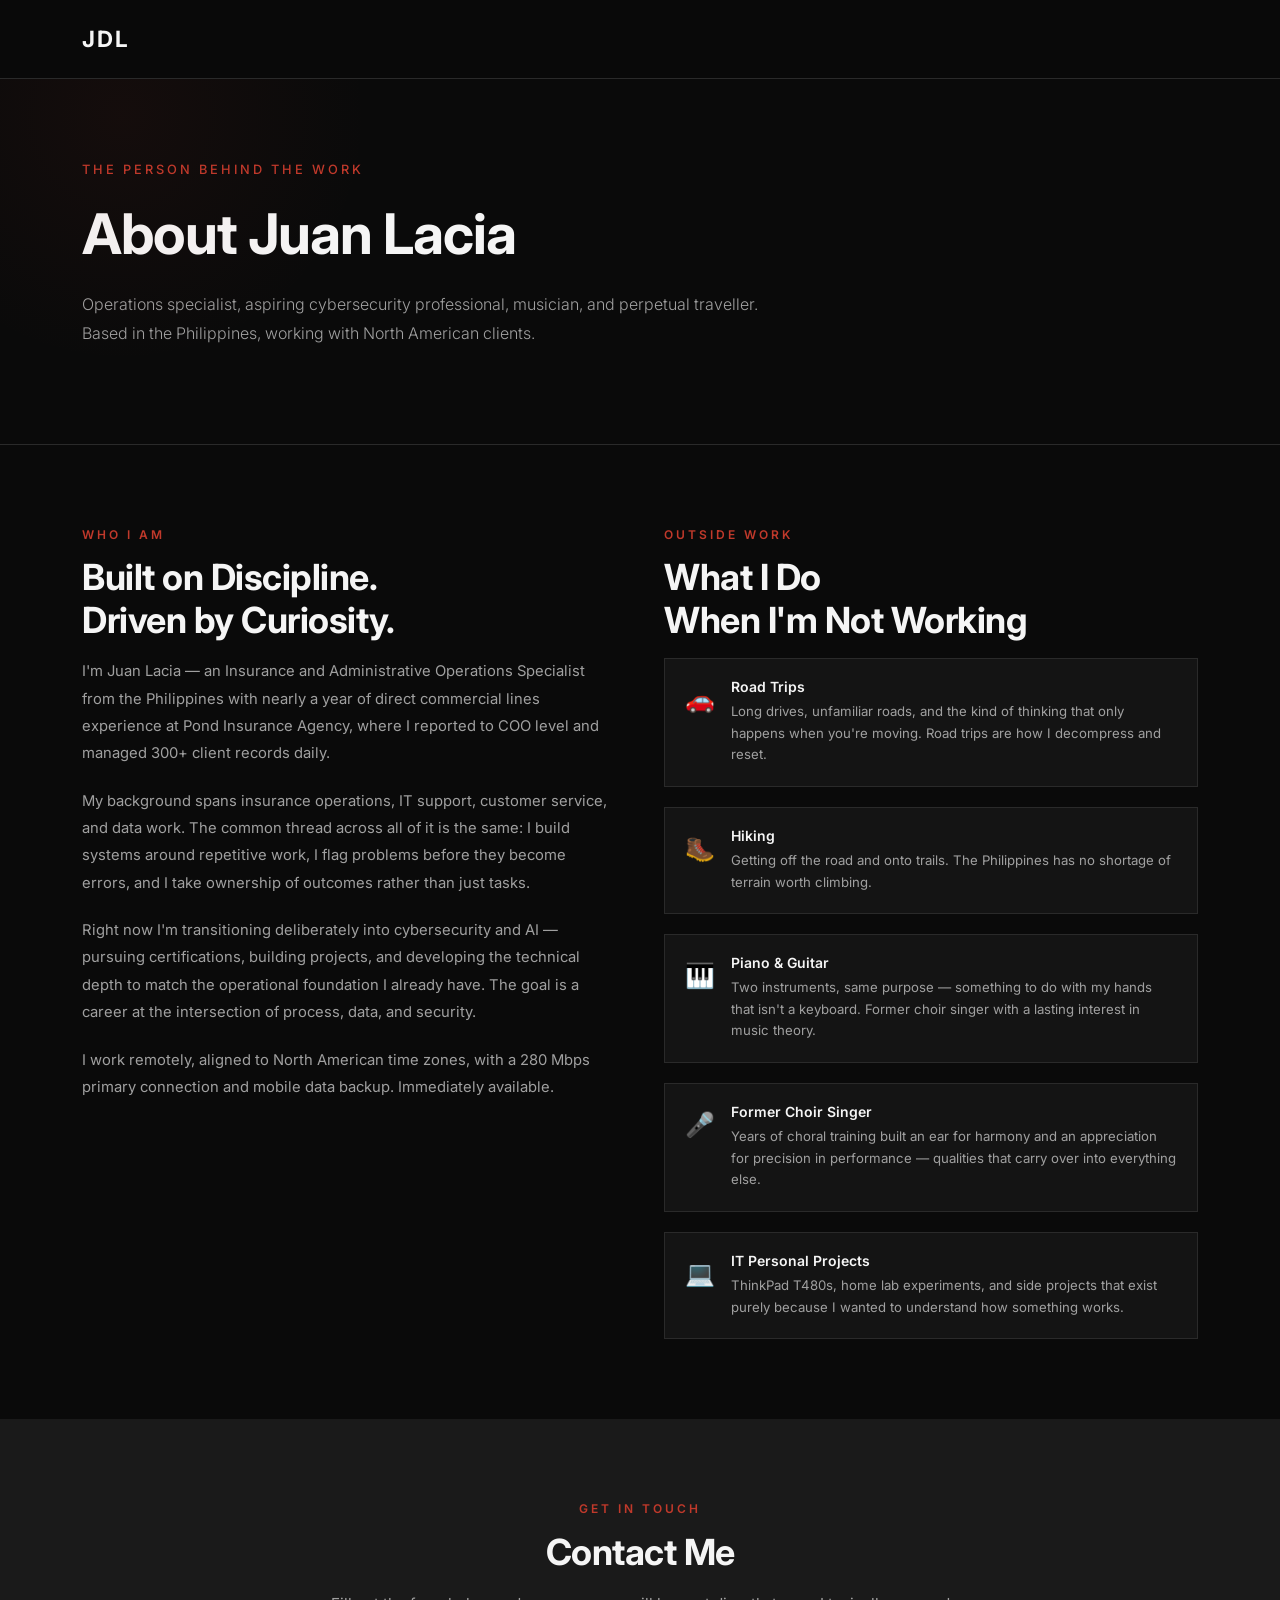
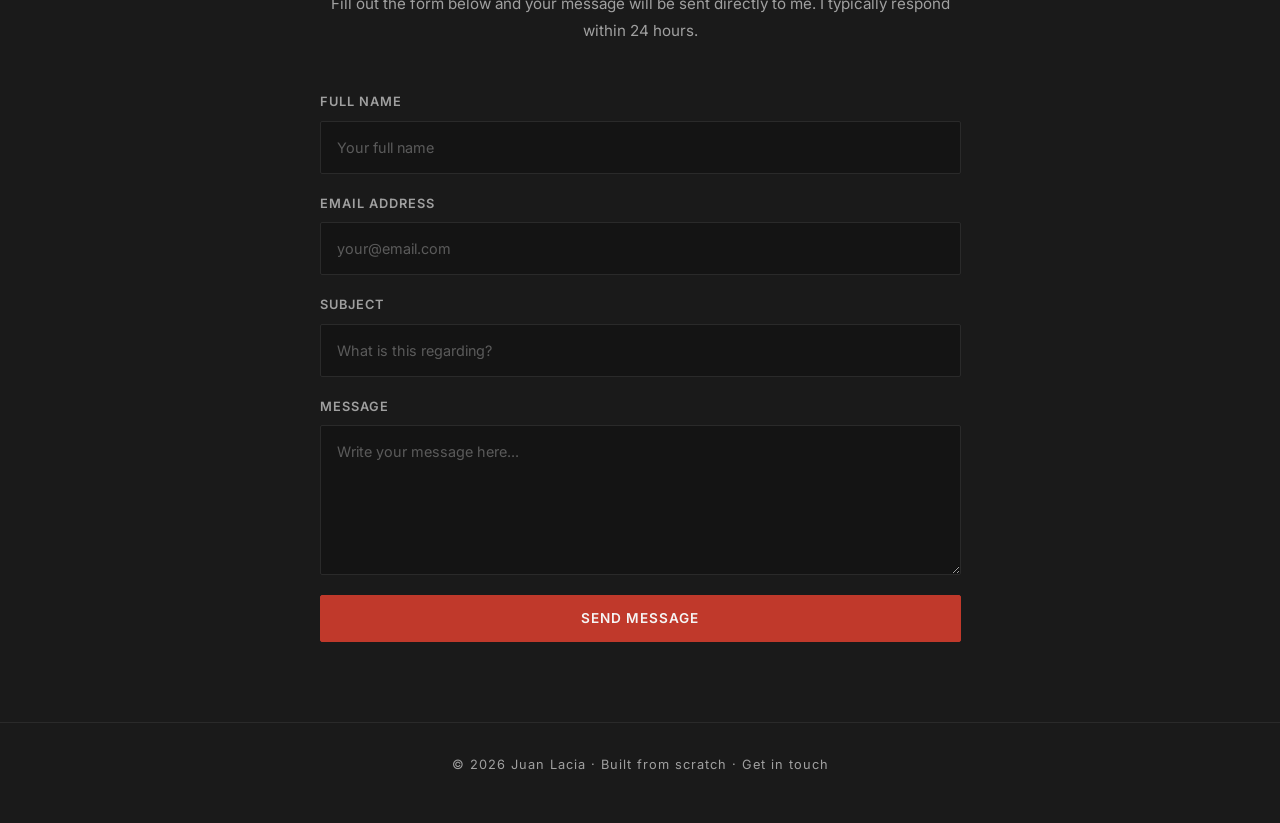
==== about.html @ 8e92a799 "Additional updates and started creating About page." ====
<!DOCTYPE html>
<html lang="en">
<head>
    <meta charset="UTF-8">
    <meta name="viewport" content="width=device-width, initial-scale=1.0">
    <title>About & Contact | Juan Lacia</title>
    <link rel="preconnect" href="https://fonts.googleapis.com">
    <link rel="preconnect" href="https://fonts.gstatic.com" crossorigin>
    <link href="https://fonts.googleapis.com/css2?family=Inter:wght@300;400;500;600;700&display=swap" rel="stylesheet">
    <link href="https://cdn.jsdelivr.net/npm/bootstrap@5.3.0/dist/css/bootstrap.min.css" rel="stylesheet">
    <link rel="stylesheet" href="css/style.css">
</head>
<body>

    <!-- NAVBAR -->
    <nav class="navbar navbar-expand-md navbar-dark fixed-top">
        <div class="container">
            <a class="navbar-brand" href="index.html">JDL</a>
            <button class="navbar-toggler" type="button" data-bs-toggle="collapse" data-bs-target="#navbarNav">
                <span class="navbar-toggler-icon"></span>
            </button>
            <div class="collapse navbar-collapse" id="navbarNav">
                <ul class="navbar-nav ms-auto">
                    <li class="nav-item"><a class="nav-link" href="index.html">Home</a></li>
                    <li class="nav-item"><a class="nav-link" href="insurance.html">Insurance</a></li>
                    <li class="nav-item"><a class="nav-link" href="it.html">IT & Security</a></li>
                    <li class="nav-item"><a class="nav-link" href="data.html">Data</a></li>
                    <li class="nav-item"><a class="nav-link" href="projects.html">Projects</a></li>
                    <li class="nav-item"><a class="nav-link active" href="about.html">About & Contact</a></li>
                </ul>
            </div>
        </div>
    </nav>

    <!-- PAGE HERO -->
    <section class="page-hero">
        <div class="container">
            <p class="hero-tag">The Person Behind The Work</p>
            <h1 class="page-hero-title">About Juan Lacia</h1>
            <p class="page-hero-sub">Operations specialist, aspiring cybersecurity professional, musician, and perpetual traveller. Based in the Philippines, working with North American clients.</p>
        </div>
    </section>

    <!-- ABOUT SPLIT -->
    <section class="content-section">
        <div class="container">
            <div class="row g-5 align-items-start">
                <div class="col-lg-6">
                    <p class="section-tag">Who I Am</p>
                    <h2 class="section-title">Built on Discipline.<br>Driven by Curiosity.</h2>
                    <p class="about-body">I'm Juan Lacia — an Insurance and Administrative Operations Specialist from the Philippines with nearly a year of direct commercial lines experience at Pond Insurance Agency, where I reported to COO level and managed 300+ client records daily.</p>
                    <p class="about-body">My background spans insurance operations, IT support, customer service, and data work. The common thread across all of it is the same: I build systems around repetitive work, I flag problems before they become errors, and I take ownership of outcomes rather than just tasks.</p>
                    <p class="about-body">Right now I'm transitioning deliberately into cybersecurity and AI — pursuing certifications, building projects, and developing the technical depth to match the operational foundation I already have. The goal is a career at the intersection of process, data, and security.</p>
                    <p class="about-body">I work remotely, aligned to North American time zones, with a 280 Mbps primary connection and mobile data backup. Immediately available.</p>
                </div>
                <div class="col-lg-6">
                    <p class="section-tag">Outside Work</p>
                    <h2 class="section-title">What I Do<br>When I'm Not Working</h2>
                    <div class="hobby-grid">
                        <div class="hobby-card">
                            <span class="hobby-icon">🚗</span>
                            <div>
                                <h4>Road Trips</h4>
                                <p>Long drives, unfamiliar roads, and the kind of thinking that only happens when you're moving. Road trips are how I decompress and reset.</p>
                            </div>
                        </div>
                        <div class="hobby-card">
                            <span class="hobby-icon">🥾</span>
                            <div>
                                <h4>Hiking</h4>
                                <p>Getting off the road and onto trails. The Philippines has no shortage of terrain worth climbing.</p>
                            </div>
                        </div>
                        <div class="hobby-card">
                            <span class="hobby-icon">🎹</span>
                            <div>
                                <h4>Piano & Guitar</h4>
                                <p>Two instruments, same purpose — something to do with my hands that isn't a keyboard. Former choir singer with a lasting interest in music theory.</p>
                            </div>
                        </div>
                        <div class="hobby-card">
                            <span class="hobby-icon">🎤</span>
                            <div>
                                <h4>Former Choir Singer</h4>
                                <p>Years of choral training built an ear for harmony and an appreciation for precision in performance — qualities that carry over into everything else.</p>
                            </div>
                        </div>
                        <div class="hobby-card">
                            <span class="hobby-icon">💻</span>
                            <div>
                                <h4>IT Personal Projects</h4>
                                <p>ThinkPad T480s, home lab experiments, and side projects that exist purely because I wanted to understand how something works.</p>
                            </div>
                        </div>
                    </div>
                </div>
            </div>
        </div>
    </section>

    <!-- CONTACT SECTION -->
    <section class="content-section alt-section">
        <div class="container">
            <div class="row justify-content-center">
                <div class="col-lg-7">
                    <div class="section-header text-center">
                        <p class="section-tag">Get In Touch</p>
                        <h2 class="section-title">Contact Me</h2>
                        <p class="section-sub mx-auto">Fill out the form below and your message will be sent directly to me. I typically respond within 24 hours.</p>
                    </div>
                    <form class="contact-form" action="https://formspree.io/f/YOUR_FORM_ID" method="POST">
                        <div class="form-group-custom">
                            <label class="form-label-custom" for="name">Full Name</label>
                            <input type="text" id="name" name="name" class="form-input-custom" placeholder="Your full name" required>
                        </div>
                        <div class="form-group-custom">
                            <label class="form-label-custom" for="email">Email Address</label>
                            <input type="email" id="email" name="email" class="form-input-custom" placeholder="your@email.com" required>
                        </div>
                        <div class="form-group-custom">
                            <label class="form-label-custom" for="subject">Subject</label>
                            <input type="text" id="subject" name="subject" class="form-input-custom" placeholder="What is this regarding?" required>
                        </div>
                        <div class="form-group-custom">
                            <label class="form-label-custom" for="message">Message</label>
                            <textarea id="message" name="message" class="form-input-custom form-textarea-custom" placeholder="Write your message here..." required></textarea>
                        </div>
                        <button type="submit" class="btn btn-primary-custom w-100">Send Message</button>
                    </form>
                </div>
            </div>
        </div>
    </section>

    <!-- FOOTER -->
    <footer>
        <div class="container">
            <p>© 2026 Juan Lacia · Built from scratch · <a href="about.html">Get in touch</a></p>
        </div>
    </footer>

    <script src="https://cdn.jsdelivr.net/npm/bootstrap@5.3.0/dist/js/bootstrap.bundle.min.js"></script>
    <script src="js/main.js"></script>
</body>
</html>
---- css/style.css ----
/* ============================================
   ROOT VARIABLES
   ============================================ */
:root {
    --bg-primary: #0a0a0a;
    --bg-secondary: #1a1a1a;
    --bg-card: #141414;
    --text-primary: #f5f5f5;
    --text-secondary: #a0a0a0;
    --accent-red: #c0392b;
    --accent-red-hover: #e74c3c;
    --border-color: #2a2a2a;
    --font-main: 'Inter', sans-serif;
}

/* ============================================
   GLOBAL RESET & BASE
   ============================================ */
* {
    margin: 0;
    padding: 0;
    box-sizing: border-box;
}

html {
    scroll-behavior: smooth;
}

body {
    background-color: var(--bg-primary);
    color: var(--text-primary);
    font-family: var(--font-main);
    font-size: 16px;
    line-height: 1.6;
    overflow-x: hidden;
}

a {
    text-decoration: none;
    color: inherit;
    transition: color 0.3s ease;
}

a:hover {
    color: var(--accent-red);
}

/* ============================================
   SCROLLBAR
   ============================================ */
::-webkit-scrollbar {
    width: 6px;
}

::-webkit-scrollbar-track {
    background: var(--bg-primary);
}

::-webkit-scrollbar-thumb {
    background: var(--accent-red);
    border-radius: 3px;
}

/* ============================================
   NAVBAR
   ============================================ */
.navbar {
    background-color: rgba(10, 10, 10, 0.95);
    backdrop-filter: blur(10px);
    border-bottom: 1px solid var(--border-color);
    padding: 1rem 0;
    transition: all 0.3s ease;
}

.navbar-brand {
    font-size: 1.4rem;
    font-weight: 700;
    color: var(--text-primary) !important;
    letter-spacing: 2px;
}

.navbar-brand span {
    color: var(--accent-red);
}

.nav-link {
    color: var(--text-secondary) !important;
    font-size: 0.85rem;
    font-weight: 500;
    letter-spacing: 1px;
    text-transform: uppercase;
    margin: 0 0.5rem;
    padding: 0.5rem 0 !important;
    position: relative;
    transition: color 0.3s ease;
}

.nav-link::after {
    content: '';
    position: absolute;
    bottom: 0;
    left: 0;
    width: 0;
    height: 1px;
    background-color: var(--accent-red);
    transition: width 0.3s ease;
}

.nav-link:hover {
    color: var(--text-primary) !important;
}

.nav-link:hover::after {
    width: 100%;
}

/* ============================================
   HERO SECTION
   ============================================ */
.hero {
    min-height: 100vh;
    padding-top: 80px;
    background-color: var(--bg-primary);
    position: relative;
    overflow: hidden;
}

.hero::before {
    content: '';
    position: absolute;
    top: -50%;
    right: -20%;
    width: 600px;
    height: 600px;
    background: radial-gradient(circle, rgba(192, 57, 43, 0.08) 0%, transparent 70%);
    pointer-events: none;
}

.hero-tag {
    font-size: 0.8rem;
    font-weight: 500;
    letter-spacing: 3px;
    text-transform: uppercase;
    color: var(--accent-red);
    margin-bottom: 1.5rem;
}

.hero-title {
    font-size: clamp(2.5rem, 6vw, 5rem);
    font-weight: 700;
    line-height: 1.1;
    color: var(--text-primary);
    margin-bottom: 1.5rem;
    letter-spacing: -1px;
}

.hero-sub {
    font-size: 1.1rem;
    font-weight: 300;
    color: var(--text-secondary);
    max-width: 540px;
    margin-bottom: 2.5rem;
    line-height: 1.8;
}

.hero-buttons {
    display: flex;
    gap: 1rem;
    flex-wrap: wrap;
}

/* ============================================
   BUTTONS
   ============================================ */
.btn-primary-custom {
    background-color: var(--accent-red);
    color: var(--text-primary);
    border: 1px solid var(--accent-red);
    padding: 0.75rem 2rem;
    font-size: 0.85rem;
    font-weight: 600;
    letter-spacing: 1px;
    text-transform: uppercase;
    border-radius: 2px;
    transition: all 0.3s ease;
}

.btn-primary-custom:hover {
    background-color: var(--accent-red-hover);
    border-color: var(--accent-red-hover);
    color: var(--text-primary);
    transform: translateY(-2px);
}

.btn-outline-custom {
    background-color: transparent;
    color: var(--text-primary);
    border: 1px solid var(--border-color);
    padding: 0.75rem 2rem;
    font-size: 0.85rem;
    font-weight: 600;
    letter-spacing: 1px;
    text-transform: uppercase;
    border-radius: 2px;
    transition: all 0.3s ease;
}

.btn-outline-custom:hover {
    border-color: var(--accent-red);
    color: var(--accent-red);
    transform: translateY(-2px);
}

/* ============================================
   EXPERTISE CARDS
   ============================================ */
.expertise {
    background-color: var(--bg-primary);
    border-top: 1px solid var(--border-color);
}

.expertise-card {
    background-color: var(--bg-card);
    border: 1px solid var(--border-color);
    padding: 2.5rem;
    height: 100%;
    transition: all 0.3s ease;
    position: relative;
    overflow: hidden;
}

.expertise-card::before {
    content: '';
    position: absolute;
    top: 0;
    left: 0;
    width: 0;
    height: 2px;
    background-color: var(--accent-red);
    transition: width 0.3s ease;
}

.expertise-card:hover {
    border-color: var(--accent-red);
    transform: translateY(-4px);
}

.expertise-card:hover::before {
    width: 100%;
}

.card-icon {
    font-size: 2rem;
    margin-bottom: 1.5rem;
}

.expertise-card h3 {
    font-size: 1.1rem;
    font-weight: 600;
    color: var(--text-primary);
    margin-bottom: 1rem;
    letter-spacing: 0.5px;
}

.expertise-card p {
    font-size: 0.9rem;
    color: var(--text-secondary);
    line-height: 1.7;
    margin-bottom: 1.5rem;
}

.card-link {
    font-size: 0.8rem;
    font-weight: 600;
    letter-spacing: 1px;
    text-transform: uppercase;
    color: var(--accent-red);
    transition: letter-spacing 0.3s ease;
}

.card-link:hover {
    letter-spacing: 2px;
    color: var(--accent-red-hover);
}

/* ============================================
   FOOTER
   ============================================ */
footer {
    background-color: var(--bg-secondary);
    border-top: 1px solid var(--border-color);
    padding: 2rem 0;
    text-align: center;
    font-size: 0.8rem;
    color: var(--text-secondary);
    letter-spacing: 1px;
}

/* ============================================
   RESPONSIVE
   ============================================ */
@media (max-width: 768px) {
    .hero-title {
        font-size: 2.5rem;
    }

    .hero-sub {
        font-size: 1rem;
    }

    .expertise-card {
        padding: 1.5rem;
    }
}

/* ============================================
   HERO PHOTO
   ============================================ */
.hero-photo-wrapper {
    position: relative;
    display: inline-block;
}

.hero-photo-wrapper::before {
    content: '';
    position: absolute;
    inset: -4px;
    border-radius: 50%;
    border: 2px solid var(--accent-red);
    opacity: 0.6;
}

.hero-photo-wrapper::after {
    content: '';
    position: absolute;
    inset: -20px;
    border-radius: 50%;
    background: radial-gradient(circle, rgba(192, 57, 43, 0.12) 0%, transparent 70%);
    pointer-events: none;
    z-index: -1;
}

.hero-photo {
    width: clamp(200px, 22vw, 300px);
    height: clamp(200px, 22vw, 300px);
    object-fit: cover;
    object-position: center top;
    border-radius: 50%;
    display: block;
    filter: grayscale(20%);
    transition: filter 0.3s ease;
    position: relative;
    z-index: 5;
}

.hero-photo:hover {
    filter: grayscale(0%);
}

.hero-photo-col {
    display: flex;
    align-items: center;
    justify-content: flex-end;
    padding-right: 2rem;
}

/* ============================================
   NAVBAR COLLAPSE ANIMATION
   ============================================ */
.navbar-collapse {
    transition: opacity 0.25s ease;
}

.navbar-collapse:not(.show) {
    opacity: 0;
    pointer-events: none;
}

.navbar-collapse.show {
    opacity: 1;
    pointer-events: auto;
}

/* ============================================
   PAGE HERO (INNER PAGES)
   ============================================ */
.page-hero {
    padding: 160px 0 80px;
    background-color: var(--bg-primary);
    border-bottom: 1px solid var(--border-color);
    position: relative;
    overflow: hidden;
}

.page-hero::before {
    content: '';
    position: absolute;
    top: -30%;
    left: -10%;
    width: 500px;
    height: 500px;
    background: radial-gradient(circle, rgba(192, 57, 43, 0.06) 0%, transparent 70%);
    pointer-events: none;
}

.page-hero-title {
    font-size: clamp(2rem, 5vw, 3.5rem);
    font-weight: 700;
    color: var(--text-primary);
    margin-bottom: 1.5rem;
    letter-spacing: -1px;
    line-height: 1.1;
}

.page-hero-sub {
    font-size: 1rem;
    font-weight: 300;
    color: var(--text-secondary);
    max-width: 700px;
    line-height: 1.8;
}

/* ============================================
   STATS BAR
   ============================================ */
.stats-bar {
    background-color: var(--bg-secondary);
    border-bottom: 1px solid var(--border-color);
    padding: 0;
}

.stat-item {
    display: flex;
    flex-direction: column;
    align-items: center;
    justify-content: center;
    padding: 2rem 1rem;
    border-right: 1px solid var(--border-color);
    text-align: center;
}

.stat-item:last-child {
    border-right: none;
}

.stat-number {
    font-size: 2rem;
    font-weight: 700;
    color: var(--accent-red);
    line-height: 1;
    margin-bottom: 0.5rem;
}

.stat-label {
    font-size: 0.75rem;
    font-weight: 500;
    color: var(--text-secondary);
    letter-spacing: 1px;
    text-transform: uppercase;
}

/* ============================================
   CONTENT SECTIONS
   ============================================ */
.content-section {
    padding: 80px 0;
    background-color: var(--bg-primary);
}

.alt-section {
    background-color: var(--bg-secondary);
}

.section-header {
    margin-bottom: 3rem;
}

.section-tag {
    font-size: 0.75rem;
    font-weight: 600;
    letter-spacing: 3px;
    text-transform: uppercase;
    color: var(--accent-red);
    margin-bottom: 0.75rem;
}

.section-title {
    font-size: clamp(1.5rem, 3vw, 2.25rem);
    font-weight: 700;
    color: var(--text-primary);
    margin-bottom: 1rem;
    letter-spacing: -0.5px;
}

.section-sub {
    font-size: 0.95rem;
    color: var(--text-secondary);
    max-width: 650px;
    line-height: 1.8;
}

/* ============================================
   OPS CARDS
   ============================================ */
.ops-card {
    background-color: var(--bg-card);
    border: 1px solid var(--border-color);
    padding: 2rem;
    height: 100%;
    transition: border-color 0.3s ease;
    position: relative;
}

.ops-card:hover {
    border-color: var(--accent-red);
}

.ops-card-header {
    display: flex;
    align-items: center;
    gap: 0.75rem;
    margin-bottom: 1rem;
}

.ops-icon {
    font-size: 1.5rem;
    flex-shrink: 0;
}

.ops-card-header h3 {
    font-size: 0.95rem;
    font-weight: 600;
    color: var(--text-primary);
    margin: 0;
    line-height: 1.3;
}

.ops-card p {
    font-size: 0.875rem;
    color: var(--text-secondary);
    line-height: 1.75;
    margin-bottom: 1.25rem;
}

.ops-tags {
    display: flex;
    flex-wrap: wrap;
    gap: 0.5rem;
}

.ops-tag {
    font-size: 0.7rem;
    font-weight: 600;
    letter-spacing: 0.5px;
    text-transform: uppercase;
    color: var(--accent-red);
    border: 1px solid var(--accent-red);
    padding: 0.2rem 0.6rem;
    opacity: 0.8;
}

/* ============================================
   STORY CARDS
   ============================================ */
.story-card {
    background-color: var(--bg-card);
    border: 1px solid var(--border-color);
    padding: 2.5rem;
    height: 100%;
    position: relative;
    transition: border-color 0.3s ease;
}

.story-card:hover {
    border-color: var(--accent-red);
}

.story-number {
    font-size: 3rem;
    font-weight: 700;
    color: var(--accent-red);
    opacity: 0.3;
    line-height: 1;
    margin-bottom: 1rem;
}

.story-card h3 {
    font-size: 1.1rem;
    font-weight: 600;
    color: var(--text-primary);
    margin-bottom: 0.5rem;
}

.story-context {
    font-size: 0.75rem;
    font-weight: 500;
    letter-spacing: 1px;
    text-transform: uppercase;
    color: var(--accent-red);
    margin-bottom: 1.25rem;
}

.story-card p {
    font-size: 0.875rem;
    color: var(--text-secondary);
    line-height: 1.75;
    margin-bottom: 1rem;
}

.story-outcome {
    margin-top: 1.5rem;
    padding: 1rem;
    background-color: rgba(192, 57, 43, 0.06);
    border-left: 2px solid var(--accent-red);
}

.outcome-label {
    display: block;
    font-size: 0.7rem;
    font-weight: 700;
    letter-spacing: 2px;
    text-transform: uppercase;
    color: var(--accent-red);
    margin-bottom: 0.4rem;
}

.outcome-text {
    font-size: 0.825rem;
    color: var(--text-secondary);
    line-height: 1.5;
}

/* ============================================
   TOOL CARDS
   ============================================ */
.tool-card {
    background-color: var(--bg-card);
    border: 1px solid var(--border-color);
    padding: 1.25rem;
    display: flex;
    flex-direction: column;
    gap: 0.4rem;
    transition: border-color 0.3s ease;
}

.tool-card:hover {
    border-color: var(--accent-red);
}

.tool-name {
    font-size: 0.875rem;
    font-weight: 600;
    color: var(--text-primary);
}

.tool-level {
    font-size: 0.75rem;
    color: var(--text-secondary);
    letter-spacing: 0.5px;
}

/* ============================================
   TRACKER EMBED
   ============================================ */
.tracker-embed-wrapper {
    border: 1px solid var(--border-color);
    overflow: hidden;
}

.tracker-embed-label {
    background-color: var(--bg-card);
    border-bottom: 1px solid var(--border-color);
    padding: 0.75rem 1.25rem;
    font-size: 0.75rem;
    font-weight: 600;
    letter-spacing: 1px;
    text-transform: uppercase;
    color: var(--text-secondary);
    display: flex;
    align-items: center;
    gap: 0.6rem;
}

.live-dot {
    width: 8px;
    height: 8px;
    border-radius: 50%;
    background-color: #27ae60;
    display: inline-block;
    animation: pulse-dot 2s infinite;
}

@keyframes pulse-dot {
    0%, 100% { opacity: 1; }
    50% { opacity: 0.3; }
}

.tracker-embed-container {
    width: 100%;
    height: 500px;
    overflow: hidden;
}

.tracker-iframe {
    width: 100%;
    height: 100%;
    border: none;
    display: block;
}

.tracker-embed-footer {
    background-color: var(--bg-card);
    border-top: 1px solid var(--border-color);
    padding: 0.75rem 1.25rem;
    display: flex;
    justify-content: flex-end;
}

.btn-sm-custom {
    padding: 0.4rem 1rem;
    font-size: 0.75rem;
}

/* ============================================
   RECOMMENDATION CARD
   ============================================ */
.rec-card {
    background-color: var(--bg-card);
    border: 1px solid var(--border-color);
    border-left: 3px solid var(--accent-red);
    padding: 3rem;
    position: relative;
    max-width: 800px;
}

.rec-quote-mark {
    font-size: 5rem;
    line-height: 1;
    color: var(--accent-red);
    opacity: 0.3;
    font-family: Georgia, serif;
    margin-bottom: -1rem;
}

.rec-body {
    font-size: 0.95rem;
    color: var(--text-secondary);
    line-height: 1.9;
    font-style: italic;
    margin-bottom: 2rem;
}

.rec-attribution {
    display: flex;
    flex-direction: column;
    gap: 0.25rem;
}

.rec-name {
    font-size: 0.9rem;
    font-weight: 600;
    color: var(--text-primary);
}

.rec-title {
    font-size: 0.8rem;
    color: var(--accent-red);
    letter-spacing: 0.5px;
}

/* ============================================
   RESPONSIVE — INNER PAGES
   ============================================ */
@media (max-width: 768px) {
    .page-hero {
        padding: 120px 0 60px;
    }

    .stat-item {
        border-right: none;
        border-bottom: 1px solid var(--border-color);
        padding: 1.5rem 1rem;
    }

    .stat-item:last-child {
        border-bottom: none;
    }

    .story-card,
    .rec-card {
        padding: 1.75rem;
    }

    .tracker-embed-container {
        height: 350px;
    }
}

/* ============================================
   ABOUT PAGE
   ============================================ */
.about-body {
    font-size: 0.925rem;
    color: var(--text-secondary);
    line-height: 1.85;
    margin-bottom: 1.25rem;
}

.hobby-grid {
    display: flex;
    flex-direction: column;
    gap: 1.25rem;
}

.hobby-card {
    display: flex;
    align-items: flex-start;
    gap: 1rem;
    padding: 1.25rem;
    background-color: var(--bg-card);
    border: 1px solid var(--border-color);
    transition: border-color 0.3s ease;
}

.hobby-card:hover {
    border-color: var(--accent-red);
}

.hobby-icon {
    font-size: 1.5rem;
    flex-shrink: 0;
    margin-top: 0.1rem;
}

.hobby-card h4 {
    font-size: 0.875rem;
    font-weight: 600;
    color: var(--text-primary);
    margin-bottom: 0.3rem;
}

.hobby-card p {
    font-size: 0.825rem;
    color: var(--text-secondary);
    line-height: 1.65;
    margin: 0;
}

/* ============================================
   CONTACT FORM
   ============================================ */
.contact-form {
    display: flex;
    flex-direction: column;
    gap: 1.25rem;
}

.form-group-custom {
    display: flex;
    flex-direction: column;
    gap: 0.5rem;
}

.form-label-custom {
    font-size: 0.8rem;
    font-weight: 600;
    letter-spacing: 1px;
    text-transform: uppercase;
    color: var(--text-secondary);
}

.form-input-custom {
    background-color: var(--bg-card);
    border: 1px solid var(--border-color);
    color: var(--text-primary);
    padding: 0.875rem 1rem;
    font-size: 0.9rem;
    font-family: var(--font-main);
    border-radius: 2px;
    transition: border-color 0.3s ease;
    outline: none;
    width: 100%;
}

.form-input-custom:focus {
    border-color: var(--accent-red);
}

.form-input-custom::placeholder {
    color: var(--text-secondary);
    opacity: 0.5;
}

.form-textarea-custom {
    resize: vertical;
    min-height: 150px;
}
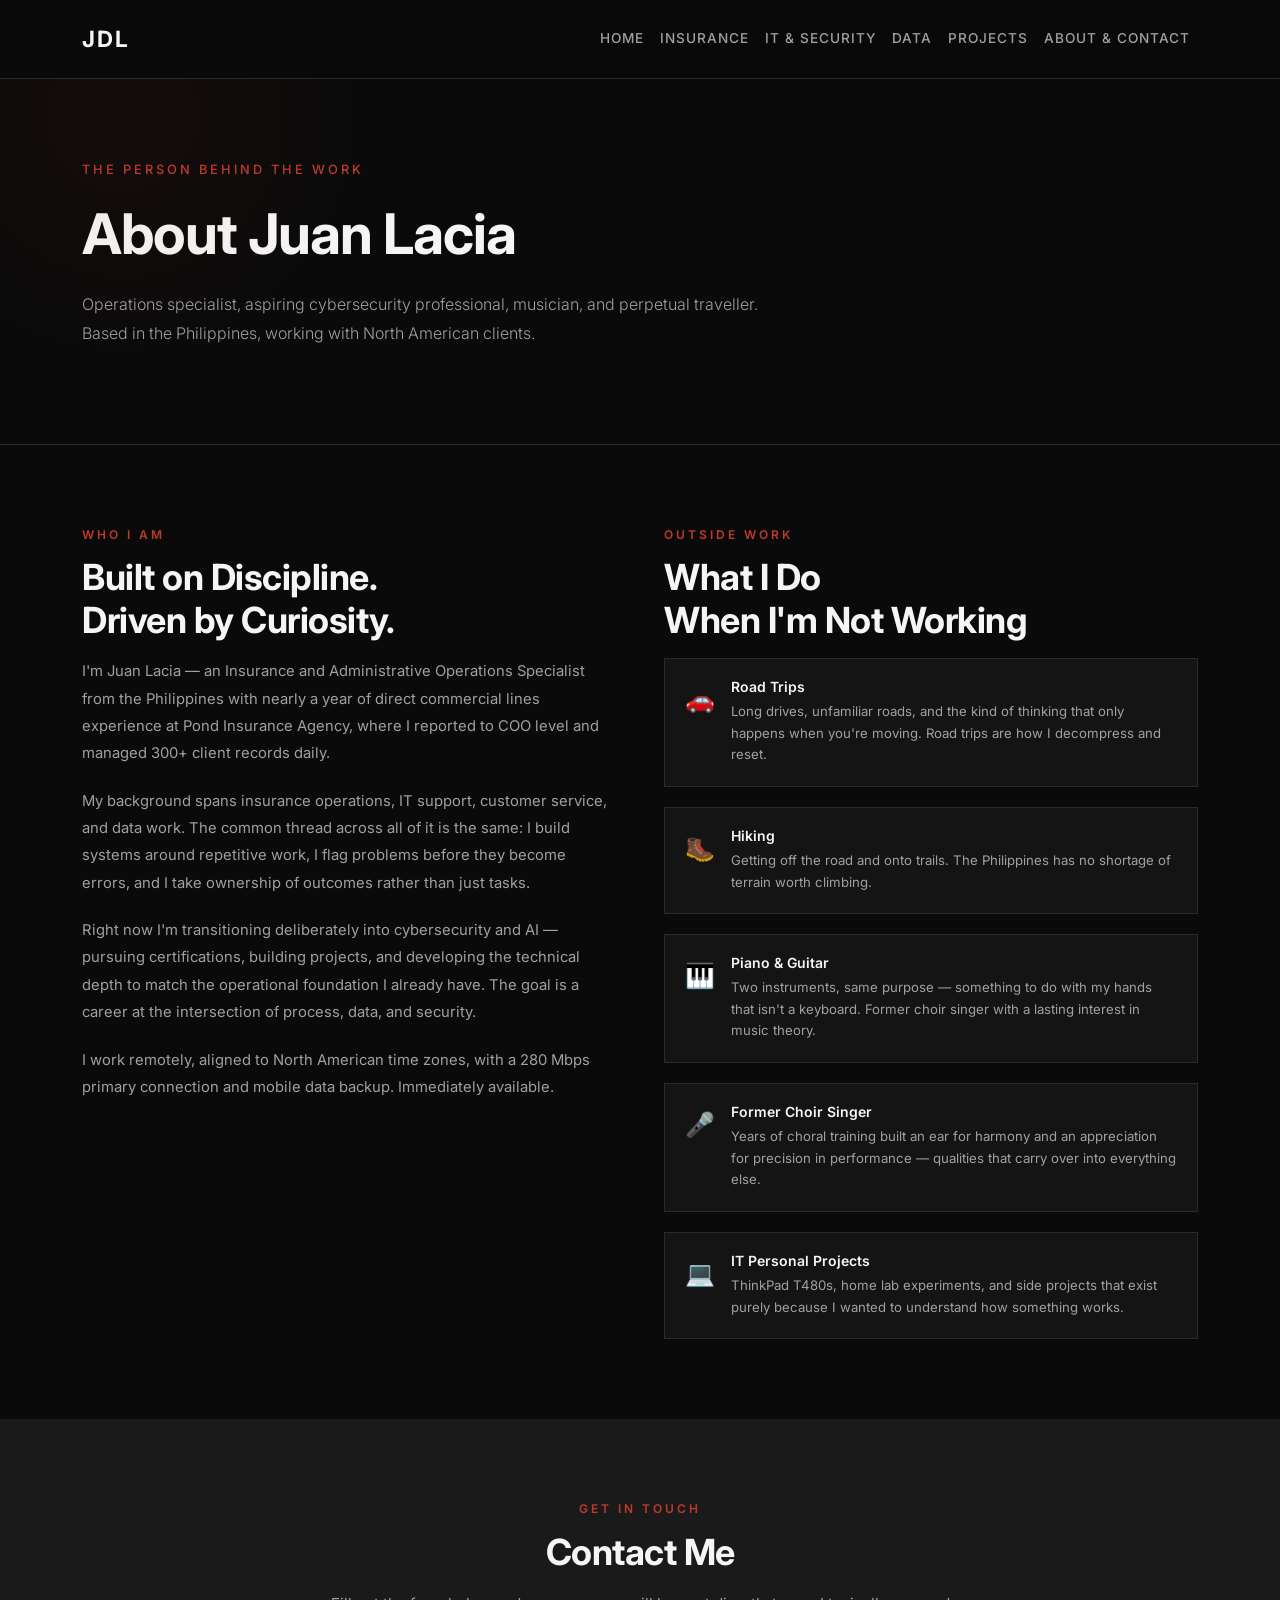
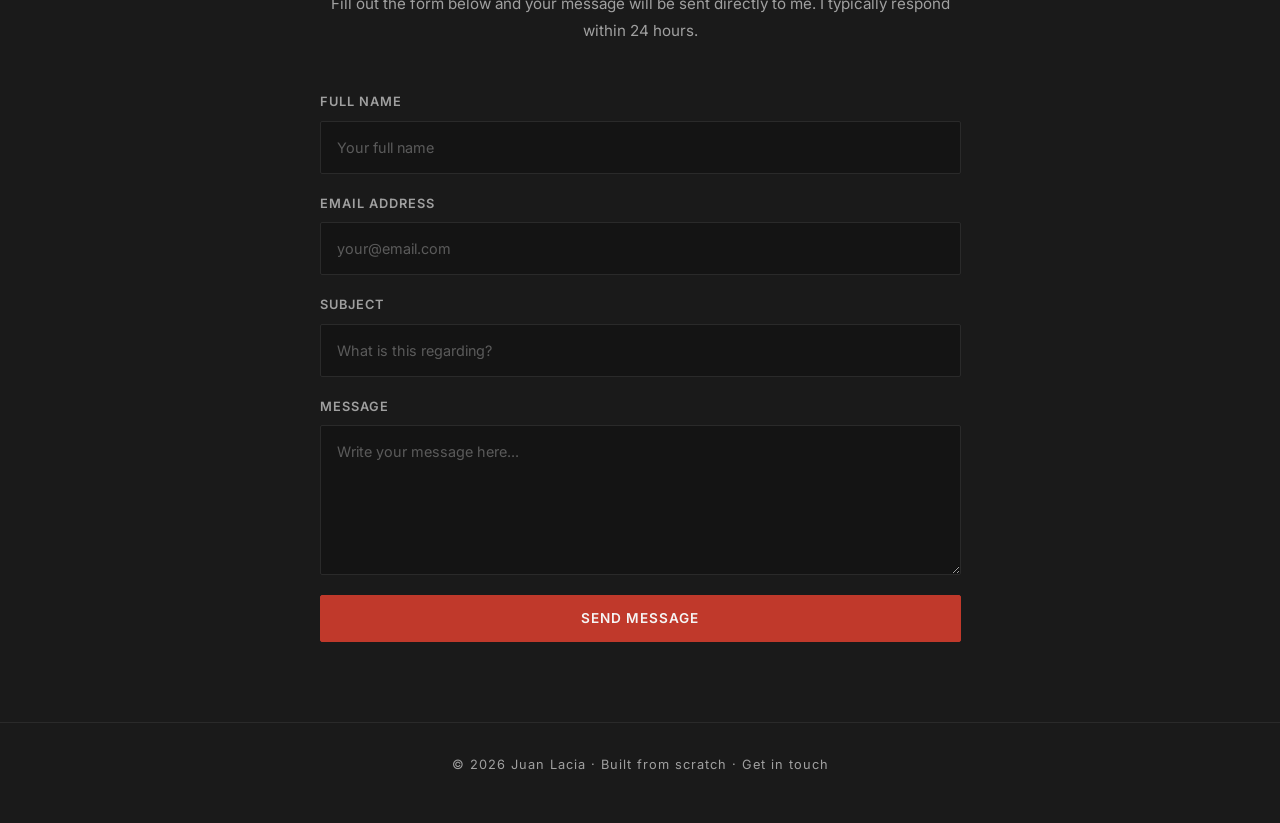
==== commit a5483d6f: "Add projects, IT, data, about pages; fix navbar animation; add work photos; add passion project imag" ====
--- a/about.html
+++ b/about.html
@@ -108,7 +108,7 @@
                         <h2 class="section-title">Contact Me</h2>
                         <p class="section-sub mx-auto">Fill out the form below and your message will be sent directly to me. I typically respond within 24 hours.</p>
                     </div>
-                    <form class="contact-form" action="https://formspree.io/f/YOUR_FORM_ID" method="POST">
+                    <form class="contact-form" action="https://formspree.io/f/xbdpyooe" method="POST">
                         <div class="form-group-custom">
                             <label class="form-label-custom" for="name">Full Name</label>
                             <input type="text" id="name" name="name" class="form-input-custom" placeholder="Your full name" required>
--- a/css/style.css
+++ b/css/style.css
@@ -367,18 +367,20 @@
 /* ============================================
    NAVBAR COLLAPSE ANIMATION
    ============================================ */
-.navbar-collapse {
-    transition: opacity 0.25s ease;
-}
-
-.navbar-collapse:not(.show) {
-    opacity: 0;
-    pointer-events: none;
-}
-
-.navbar-collapse.show {
-    opacity: 1;
-    pointer-events: auto;
+@media (max-width: 767px) {
+    .navbar-collapse {
+        transition: opacity 0.25s ease;
+    }
+
+    .navbar-collapse:not(.show) {
+        opacity: 0;
+        pointer-events: none;
+    }
+
+    .navbar-collapse.show {
+        opacity: 1;
+        pointer-events: auto;
+    }
 }
 
 /* ============================================
@@ -894,4 +896,349 @@
 .form-textarea-custom {
     resize: vertical;
     min-height: 150px;
+}
+
+/* ============================================
+   COMING SOON / ROADMAP
+   ============================================ */
+.coming-soon-wrapper {
+    max-width: 800px;
+    margin: 0 auto;
+}
+
+.coming-soon-icon {
+    font-size: 3rem;
+    margin-bottom: 1.5rem;
+}
+
+.coming-soon-tag {
+    font-size: 0.75rem;
+    font-weight: 600;
+    letter-spacing: 3px;
+    text-transform: uppercase;
+    color: var(--accent-red);
+    margin-bottom: 0.75rem;
+}
+
+.coming-soon-title {
+    font-size: clamp(1.5rem, 3vw, 2.25rem);
+    font-weight: 700;
+    color: var(--text-primary);
+    margin-bottom: 2rem;
+    letter-spacing: -0.5px;
+}
+
+.coming-soon-body p {
+    font-size: 0.925rem;
+    color: var(--text-secondary);
+    line-height: 1.85;
+    margin-bottom: 1.25rem;
+}
+
+.coming-soon-roadmap {
+    margin-top: 3rem;
+    border-top: 1px solid var(--border-color);
+    padding-top: 2rem;
+    display: flex;
+    flex-direction: column;
+    gap: 1rem;
+}
+
+.roadmap-item {
+    display: flex;
+    align-items: center;
+    gap: 1rem;
+}
+
+.roadmap-dot {
+    width: 10px;
+    height: 10px;
+    border-radius: 50%;
+    border: 2px solid var(--border-color);
+    flex-shrink: 0;
+    background-color: transparent;
+}
+
+.active-step .roadmap-dot {
+    background-color: var(--accent-red);
+    border-color: var(--accent-red);
+}
+
+.roadmap-label {
+    font-size: 0.85rem;
+    color: var(--text-secondary);
+    letter-spacing: 0.5px;
+}
+
+.active-step .roadmap-label {
+    color: var(--text-primary);
+    font-weight: 500;
+}
+
+/* ============================================
+   PROJECTS PAGE
+   ============================================ */
+.project-block {
+    padding: 5rem 0;
+    border-bottom: 1px solid var(--border-color);
+}
+
+.project-block:last-child {
+    border-bottom: none;
+}
+
+.alt-project {
+    background-color: transparent;
+}
+
+.project-image-wrapper {
+    position: relative;
+    overflow: hidden;
+    border: 1px solid var(--border-color);
+}
+
+.project-image {
+    width: 100%;
+    height: 350px;
+    object-fit: cover;
+    display: block;
+    transition: transform 0.4s ease, filter 0.4s ease;
+    filter: grayscale(15%);
+}
+
+.project-image-wrapper:hover .project-image {
+    transform: scale(1.03);
+    filter: grayscale(0%);
+}
+
+.project-category {
+    font-size: 0.75rem;
+    font-weight: 600;
+    letter-spacing: 2px;
+    text-transform: uppercase;
+    color: var(--accent-red);
+    margin-bottom: 0.75rem;
+}
+
+.project-title {
+    font-size: clamp(1.25rem, 2.5vw, 1.75rem);
+    font-weight: 700;
+    color: var(--text-primary);
+    margin-bottom: 1.25rem;
+    letter-spacing: -0.5px;
+    line-height: 1.2;
+}
+
+.project-desc {
+    font-size: 0.9rem;
+    color: var(--text-secondary);
+    line-height: 1.8;
+    margin-bottom: 1rem;
+}
+
+.project-tools {
+    display: flex;
+    flex-wrap: wrap;
+    gap: 0.5rem;
+    margin-top: 1.5rem;
+}
+
+.project-tool {
+    font-size: 0.7rem;
+    font-weight: 600;
+    letter-spacing: 0.5px;
+    text-transform: uppercase;
+    color: var(--accent-red);
+    border: 1px solid var(--accent-red);
+    padding: 0.25rem 0.75rem;
+    opacity: 0.8;
+}
+
+.project-stats {
+    display: flex;
+    gap: 2rem;
+    margin: 1.5rem 0;
+    padding: 1.25rem;
+    background-color: var(--bg-card);
+    border: 1px solid var(--border-color);
+}
+
+.pstat {
+    display: flex;
+    flex-direction: column;
+    gap: 0.25rem;
+}
+
+.pstat-number {
+    font-size: 1.5rem;
+    font-weight: 700;
+    color: var(--accent-red);
+    line-height: 1;
+}
+
+.pstat-label {
+    font-size: 0.7rem;
+    font-weight: 500;
+    color: var(--text-secondary);
+    letter-spacing: 0.5px;
+    text-transform: uppercase;
+}
+
+@media (max-width: 768px) {
+    .project-block {
+        padding: 3rem 0;
+    }
+
+    .project-image {
+        height: 250px;
+    }
+
+    .project-stats {
+        gap: 1.25rem;
+    }
+}
+
+/* ============================================
+   PROJECTS PAGE
+   ============================================ */
+.project-block {
+    padding: 5rem 0;
+    border-bottom: 1px solid var(--border-color);
+}
+
+.project-block:last-child {
+    border-bottom: none;
+}
+
+.alt-project {
+    background-color: transparent;
+}
+
+.project-image-wrapper {
+    position: relative;
+    overflow: hidden;
+    border: 1px solid var(--border-color);
+}
+
+.project-image {
+    width: 100%;
+    height: 350px;
+    object-fit: cover;
+    display: block;
+    transition: transform 0.4s ease, filter 0.4s ease;
+    filter: grayscale(15%);
+}
+
+.project-image-wrapper:hover .project-image {
+    transform: scale(1.03);
+    filter: grayscale(0%);
+}
+
+.project-category {
+    font-size: 0.75rem;
+    font-weight: 600;
+    letter-spacing: 2px;
+    text-transform: uppercase;
+    color: var(--accent-red);
+    margin-bottom: 0.75rem;
+}
+
+.project-title {
+    font-size: clamp(1.25rem, 2.5vw, 1.75rem);
+    font-weight: 700;
+    color: var(--text-primary);
+    margin-bottom: 1.25rem;
+    letter-spacing: -0.5px;
+    line-height: 1.2;
+}
+
+.project-desc {
+    font-size: 0.9rem;
+    color: var(--text-secondary);
+    line-height: 1.8;
+    margin-bottom: 1rem;
+}
+
+.project-tools {
+    display: flex;
+    flex-wrap: wrap;
+    gap: 0.5rem;
+    margin-top: 1.5rem;
+}
+
+.project-tool {
+    font-size: 0.7rem;
+    font-weight: 600;
+    letter-spacing: 0.5px;
+    text-transform: uppercase;
+    color: var(--accent-red);
+    border: 1px solid var(--accent-red);
+    padding: 0.25rem 0.75rem;
+    opacity: 0.8;
+}
+
+.project-stats {
+    display: flex;
+    gap: 2rem;
+    margin: 1.5rem 0;
+    padding: 1.25rem;
+    background-color: var(--bg-card);
+    border: 1px solid var(--border-color);
+}
+
+.pstat {
+    display: flex;
+    flex-direction: column;
+    gap: 0.25rem;
+}
+
+.pstat-number {
+    font-size: 1.5rem;
+    font-weight: 700;
+    color: var(--accent-red);
+    line-height: 1;
+}
+
+.pstat-label {
+    font-size: 0.7rem;
+    font-weight: 500;
+    color: var(--text-secondary);
+    letter-spacing: 0.5px;
+    text-transform: uppercase;
+}
+
+@media (max-width: 768px) {
+    .project-block {
+        padding: 3rem 0;
+    }
+
+    .project-image {
+        height: 250px;
+    }
+
+    .project-stats {
+        gap: 1.25rem;
+    }
+}
+
+/* ============================================
+   WORK PHOTOS
+   ============================================ */
+.work-photo-wrapper {
+    overflow: hidden;
+    border: 1px solid var(--border-color);
+}
+
+.work-photo {
+    width: 100%;
+    height: 280px;
+    object-fit: cover;
+    display: block;
+    transition: transform 0.4s ease, filter 0.4s ease;
+    filter: grayscale(15%);
+}
+
+.work-photo-wrapper:hover .work-photo {
+    transform: scale(1.03);
+    filter: grayscale(0%);
 }
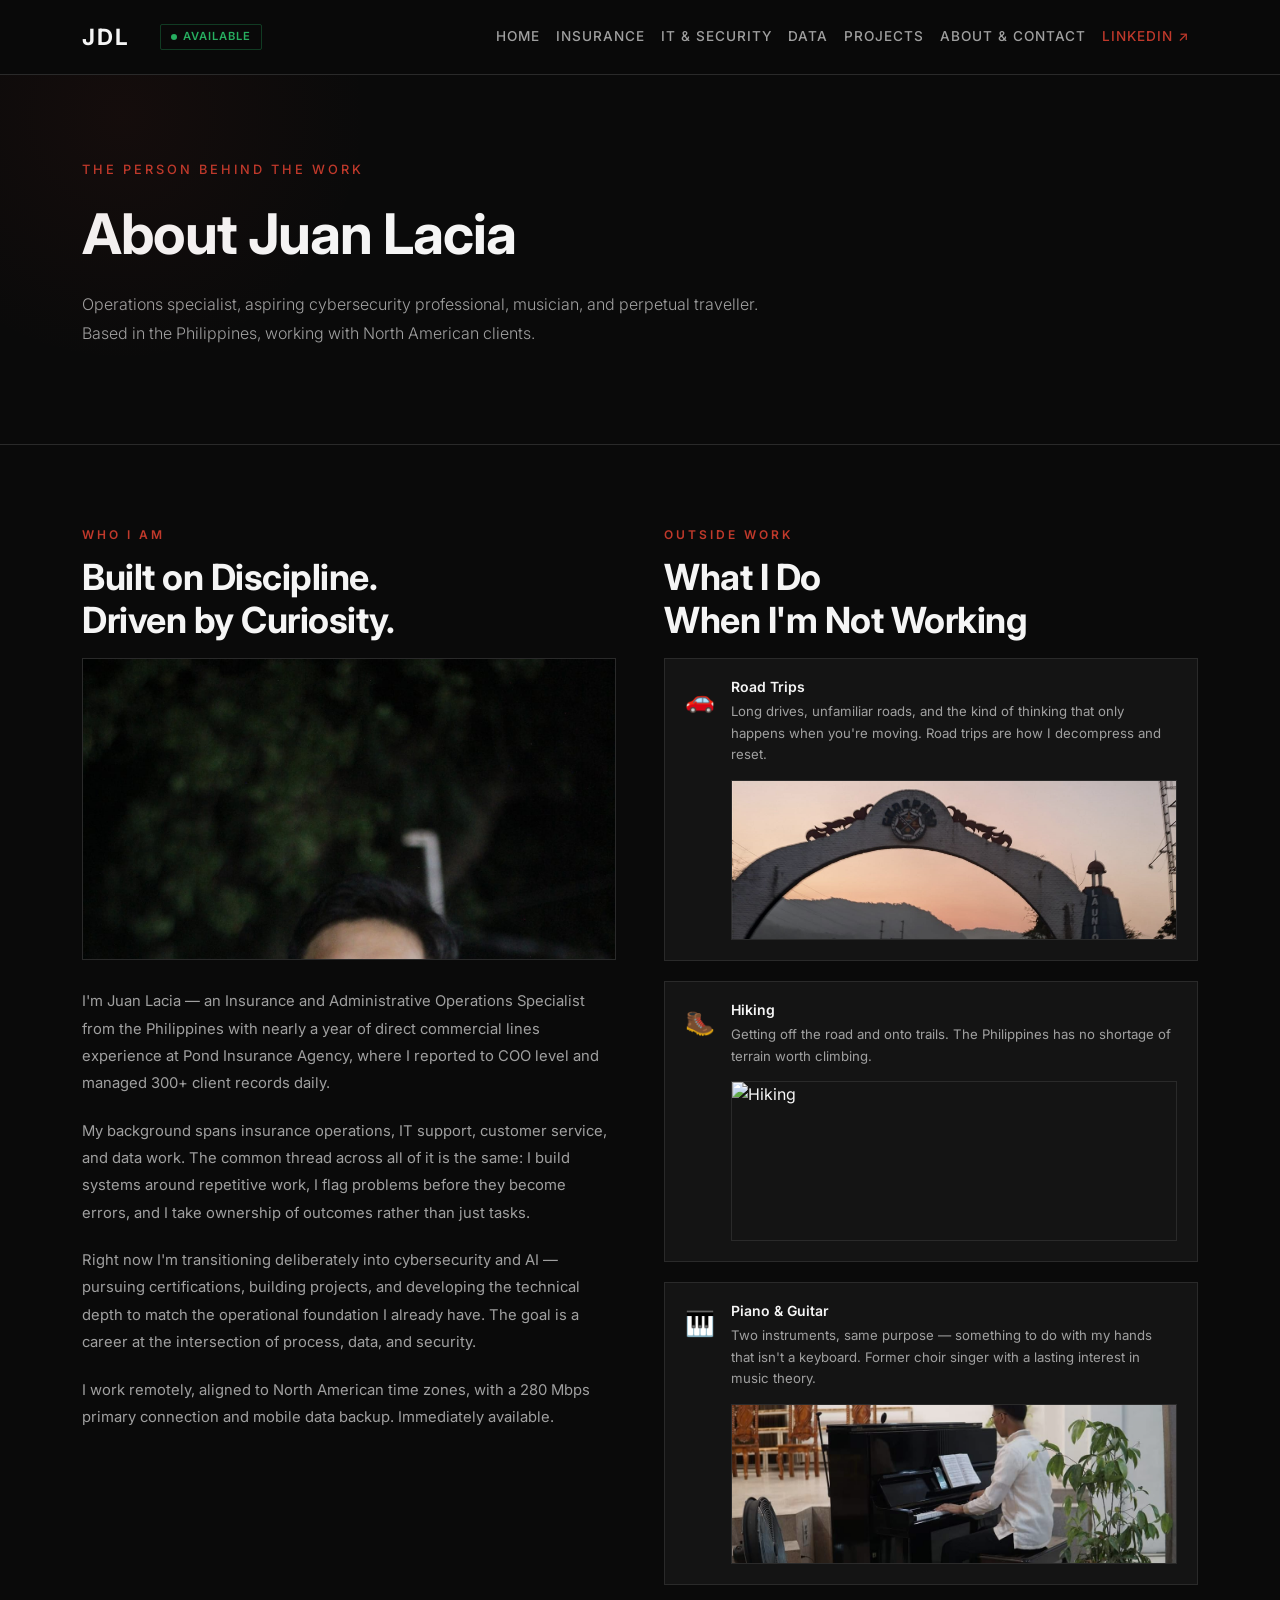
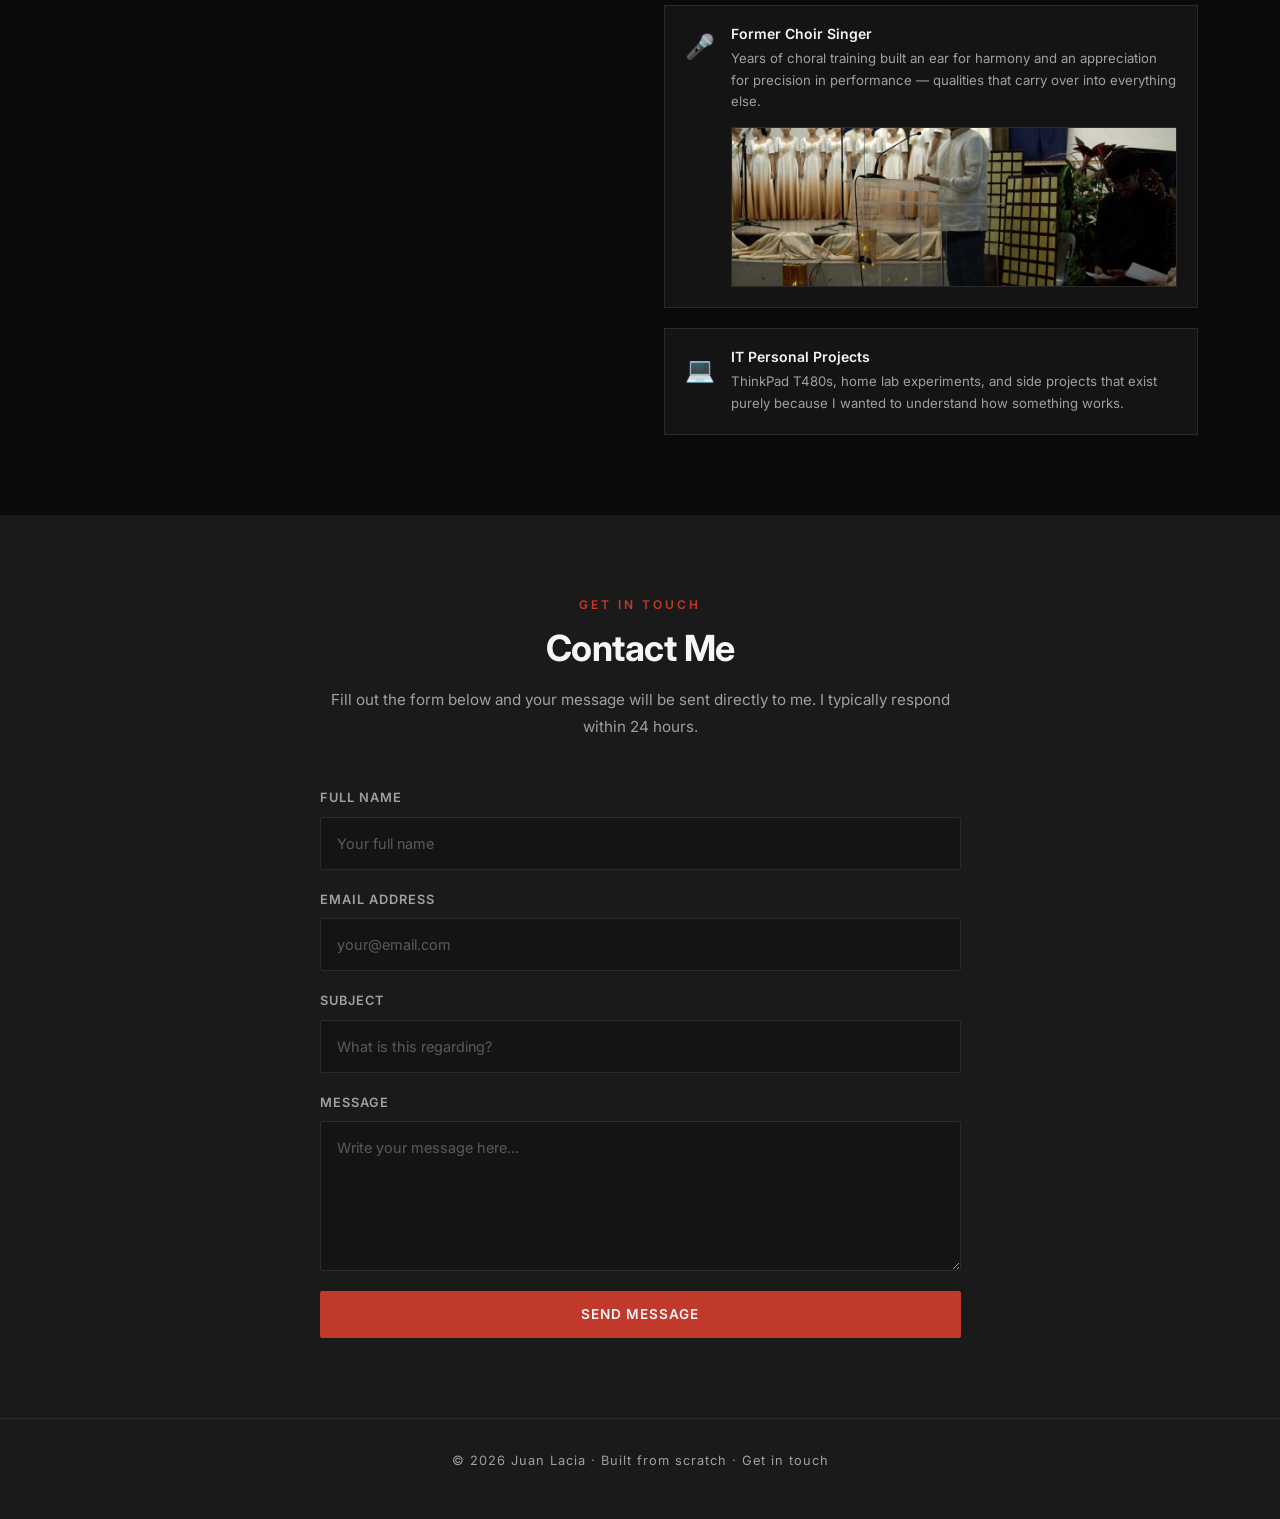
==== commit 164cd18a: "Add resume embed, availability badge, LinkedIn, lightbox, scroll animations, about photos, project P" ====
--- a/about.html
+++ b/about.html
@@ -15,7 +15,13 @@
     <!-- NAVBAR -->
     <nav class="navbar navbar-expand-md navbar-dark fixed-top">
         <div class="container">
-            <a class="navbar-brand" href="index.html">JDL</a>
+            <div class="navbar-left">
+                <a class="navbar-brand" href="index.html">JDL</a>
+                <span class="availability-badge">
+                    <span class="avail-dot"></span>
+                    Available
+                </span>
+            </div>
             <button class="navbar-toggler" type="button" data-bs-toggle="collapse" data-bs-target="#navbarNav">
                 <span class="navbar-toggler-icon"></span>
             </button>
@@ -26,7 +32,8 @@
                     <li class="nav-item"><a class="nav-link" href="it.html">IT & Security</a></li>
                     <li class="nav-item"><a class="nav-link" href="data.html">Data</a></li>
                     <li class="nav-item"><a class="nav-link" href="projects.html">Projects</a></li>
-                    <li class="nav-item"><a class="nav-link active" href="about.html">About & Contact</a></li>
+                    <li class="nav-item"><a class="nav-link" href="about.html">About & Contact</a></li>
+                    <li class="nav-item nav-item-linkedin"><a class="nav-link nav-link-linkedin" href="https://linkedin.com/in/jdellacia/" target="_blank">LinkedIn ↗</a></li>
                 </ul>
             </div>
         </div>
@@ -48,6 +55,9 @@
                 <div class="col-lg-6">
                     <p class="section-tag">Who I Am</p>
                     <h2 class="section-title">Built on Discipline.<br>Driven by Curiosity.</h2>
+                    <div class="about-profile-wrapper">
+                        <img src="assets/aboutme1.jpg" alt="Juan Lacia" class="about-profile-photo">
+                    </div>
                     <p class="about-body">I'm Juan Lacia — an Insurance and Administrative Operations Specialist from the Philippines with nearly a year of direct commercial lines experience at Pond Insurance Agency, where I reported to COO level and managed 300+ client records daily.</p>
                     <p class="about-body">My background spans insurance operations, IT support, customer service, and data work. The common thread across all of it is the same: I build systems around repetitive work, I flag problems before they become errors, and I take ownership of outcomes rather than just tasks.</p>
                     <p class="about-body">Right now I'm transitioning deliberately into cybersecurity and AI — pursuing certifications, building projects, and developing the technical depth to match the operational foundation I already have. The goal is a career at the intersection of process, data, and security.</p>
@@ -59,35 +69,39 @@
                     <div class="hobby-grid">
                         <div class="hobby-card">
                             <span class="hobby-icon">🚗</span>
-                            <div>
+                            <div class="hobby-content">
                                 <h4>Road Trips</h4>
                                 <p>Long drives, unfamiliar roads, and the kind of thinking that only happens when you're moving. Road trips are how I decompress and reset.</p>
+                                <img src="assets/aboutmerd.jpg" alt="Road Trip" class="hobby-photo" data-lightbox="hobby-rd" data-src="assets/aboutmerd.jpg">
                             </div>
                         </div>
                         <div class="hobby-card">
                             <span class="hobby-icon">🥾</span>
-                            <div>
+                            <div class="hobby-content">
                                 <h4>Hiking</h4>
                                 <p>Getting off the road and onto trails. The Philippines has no shortage of terrain worth climbing.</p>
+                                <img src="assets/aboutmeh.jpg" alt="Hiking" class="hobby-photo" data-lightbox="hobby-h" data-src="assets/aboutmeh.jpg">
                             </div>
                         </div>
                         <div class="hobby-card">
                             <span class="hobby-icon">🎹</span>
-                            <div>
+                            <div class="hobby-content">
                                 <h4>Piano & Guitar</h4>
                                 <p>Two instruments, same purpose — something to do with my hands that isn't a keyboard. Former choir singer with a lasting interest in music theory.</p>
+                                <img src="assets/aboutmepandg.jpg" alt="Piano and Guitar" class="hobby-photo" data-lightbox="hobby-pg" data-src="assets/aboutmepandg.jpg">
                             </div>
                         </div>
                         <div class="hobby-card">
                             <span class="hobby-icon">🎤</span>
-                            <div>
+                            <div class="hobby-content">
                                 <h4>Former Choir Singer</h4>
                                 <p>Years of choral training built an ear for harmony and an appreciation for precision in performance — qualities that carry over into everything else.</p>
+                                <img src="assets/aboutmefcs.jpg" alt="Choir Singer" class="hobby-photo" data-lightbox="hobby-fcs" data-src="assets/aboutmefcs.jpg">
                             </div>
                         </div>
                         <div class="hobby-card">
                             <span class="hobby-icon">💻</span>
-                            <div>
+                            <div class="hobby-content">
                                 <h4>IT Personal Projects</h4>
                                 <p>ThinkPad T480s, home lab experiments, and side projects that exist purely because I wanted to understand how something works.</p>
                             </div>
--- a/css/style.css
+++ b/css/style.css
@@ -68,8 +68,14 @@
     background-color: rgba(10, 10, 10, 0.95);
     backdrop-filter: blur(10px);
     border-bottom: 1px solid var(--border-color);
-    padding: 1rem 0;
-    transition: all 0.3s ease;
+    padding: 0.875rem 0;
+    transition: background-color 0.2s ease;
+}
+
+.navbar-left {
+    display: flex;
+    align-items: center;
+    gap: 0.875rem;
 }
 
 .navbar-brand {
@@ -83,6 +89,34 @@
     color: var(--accent-red);
 }
 
+.availability-badge {
+    display: flex;
+    align-items: center;
+    gap: 0.4rem;
+    font-size: 0.7rem;
+    font-weight: 600;
+    letter-spacing: 1px;
+    text-transform: uppercase;
+    color: #27ae60;
+    border: 1px solid rgba(39, 174, 96, 0.3);
+    padding: 0.2rem 0.6rem;
+    border-radius: 2px;
+}
+
+.avail-dot {
+    width: 6px;
+    height: 6px;
+    border-radius: 50%;
+    background-color: #27ae60;
+    animation: pulse-avail 2s ease-in-out infinite;
+    flex-shrink: 0;
+}
+
+@keyframes pulse-avail {
+    0%, 100% { opacity: 1; transform: scale(1); }
+    50% { opacity: 0.5; transform: scale(0.85); }
+}
+
 .nav-link {
     color: var(--text-secondary) !important;
     font-size: 0.85rem;
@@ -92,7 +126,7 @@
     margin: 0 0.5rem;
     padding: 0.5rem 0 !important;
     position: relative;
-    transition: color 0.3s ease;
+    transition: color 0.2s ease;
 }
 
 .nav-link::after {
@@ -103,7 +137,7 @@
     width: 0;
     height: 1px;
     background-color: var(--accent-red);
-    transition: width 0.3s ease;
+    transition: width 0.2s ease-out;
 }
 
 .nav-link:hover {
@@ -112,6 +146,14 @@
 
 .nav-link:hover::after {
     width: 100%;
+}
+
+.nav-link-linkedin {
+    color: var(--accent-red) !important;
+}
+
+.nav-link-linkedin:hover {
+    color: var(--accent-red-hover) !important;
 }
 
 /* ============================================
@@ -1241,4 +1283,199 @@
 .work-photo-wrapper:hover .work-photo {
     transform: scale(1.03);
     filter: grayscale(0%);
+}
+
+/* ============================================
+   SCROLL FADE-IN ANIMATIONS
+   ============================================ */
+.fade-in-ready {
+    opacity: 0;
+    transform: translateY(20px);
+    transition: opacity 0.25s ease-out, transform 0.25s ease-out;
+}
+
+.fade-in-visible {
+    opacity: 1;
+    transform: translateY(0);
+}
+
+/* ============================================
+   LIGHTBOX
+   ============================================ */
+.lightbox-overlay {
+    position: fixed;
+    inset: 0;
+    background-color: rgba(0, 0, 0, 0.92);
+    z-index: 9999;
+    display: flex;
+    align-items: center;
+    justify-content: center;
+    opacity: 0;
+    pointer-events: none;
+    transition: opacity 0.2s ease-out;
+}
+
+.lightbox-overlay.lightbox-active {
+    opacity: 1;
+    pointer-events: auto;
+}
+
+.lightbox-img-wrapper {
+    max-width: 90vw;
+    max-height: 90vh;
+    display: flex;
+    align-items: center;
+    justify-content: center;
+}
+
+.lightbox-img {
+    max-width: 90vw;
+    max-height: 85vh;
+    object-fit: contain;
+    display: block;
+    opacity: 1;
+    transition: opacity 0.15s ease-out;
+}
+
+.lightbox-close {
+    position: fixed;
+    top: 1.5rem;
+    right: 1.5rem;
+    background: none;
+    border: 1px solid rgba(255,255,255,0.2);
+    color: var(--text-primary);
+    font-size: 1.1rem;
+    width: 40px;
+    height: 40px;
+    border-radius: 2px;
+    cursor: pointer;
+    display: flex;
+    align-items: center;
+    justify-content: center;
+    transition: border-color 0.2s ease, color 0.2s ease;
+    z-index: 10000;
+}
+
+.lightbox-close:hover {
+    border-color: var(--accent-red);
+    color: var(--accent-red);
+}
+
+.lightbox-prev,
+.lightbox-next {
+    position: fixed;
+    top: 50%;
+    transform: translateY(-50%);
+    background: none;
+    border: 1px solid rgba(255,255,255,0.2);
+    color: var(--text-primary);
+    font-size: 1.5rem;
+    width: 44px;
+    height: 44px;
+    border-radius: 2px;
+    cursor: pointer;
+    display: flex;
+    align-items: center;
+    justify-content: center;
+    transition: border-color 0.2s ease, color 0.2s ease;
+    z-index: 10000;
+}
+
+.lightbox-prev { left: 1.5rem; }
+.lightbox-next { right: 1.5rem; }
+
+.lightbox-prev:hover,
+.lightbox-next:hover {
+    border-color: var(--accent-red);
+    color: var(--accent-red);
+}
+
+.lightbox-counter {
+    position: fixed;
+    bottom: 1.5rem;
+    left: 50%;
+    transform: translateX(-50%);
+    font-size: 0.75rem;
+    font-weight: 600;
+    letter-spacing: 2px;
+    color: var(--text-secondary);
+    text-transform: uppercase;
+}
+
+/* ============================================
+   ABOUT PAGE PHOTOS
+   ============================================ */
+.about-profile-wrapper {
+    margin-bottom: 1.75rem;
+    overflow: hidden;
+    border: 1px solid var(--border-color);
+}
+
+.about-profile-photo {
+    width: 100%;
+    height: 300px;
+    object-fit: cover;
+    object-position: center top;
+    display: block;
+    filter: grayscale(10%);
+    transition: filter 0.2s ease;
+}
+
+.about-profile-photo:hover {
+    filter: grayscale(0%);
+}
+
+.hobby-content {
+    flex: 1;
+}
+
+.hobby-photo {
+    width: 100%;
+    height: 160px;
+    object-fit: cover;
+    display: block;
+    margin-top: 0.875rem;
+    border: 1px solid var(--border-color);
+    filter: grayscale(15%);
+    transition: filter 0.2s ease, transform 0.2s ease;
+    cursor: pointer;
+}
+
+.hobby-photo:hover {
+    filter: grayscale(0%);
+    transform: scale(1.01);
+}
+
+/* ============================================
+   PROJECT PDF EMBED
+   ============================================ */
+.project-pdf-wrapper {
+    border: 1px solid var(--border-color);
+    overflow: hidden;
+}
+
+.project-pdf-label {
+    background-color: var(--bg-card);
+    border-bottom: 1px solid var(--border-color);
+    padding: 0.75rem 1.25rem;
+    font-size: 0.75rem;
+    font-weight: 600;
+    letter-spacing: 1px;
+    text-transform: uppercase;
+    color: var(--text-secondary);
+    display: flex;
+    align-items: center;
+    gap: 0.6rem;
+}
+
+.project-pdf-frame {
+    width: 100%;
+    height: 420px;
+    border: none;
+    display: block;
+    background-color: var(--bg-card);
+}
+
+.project-image-secondary {
+    display: none;
 }
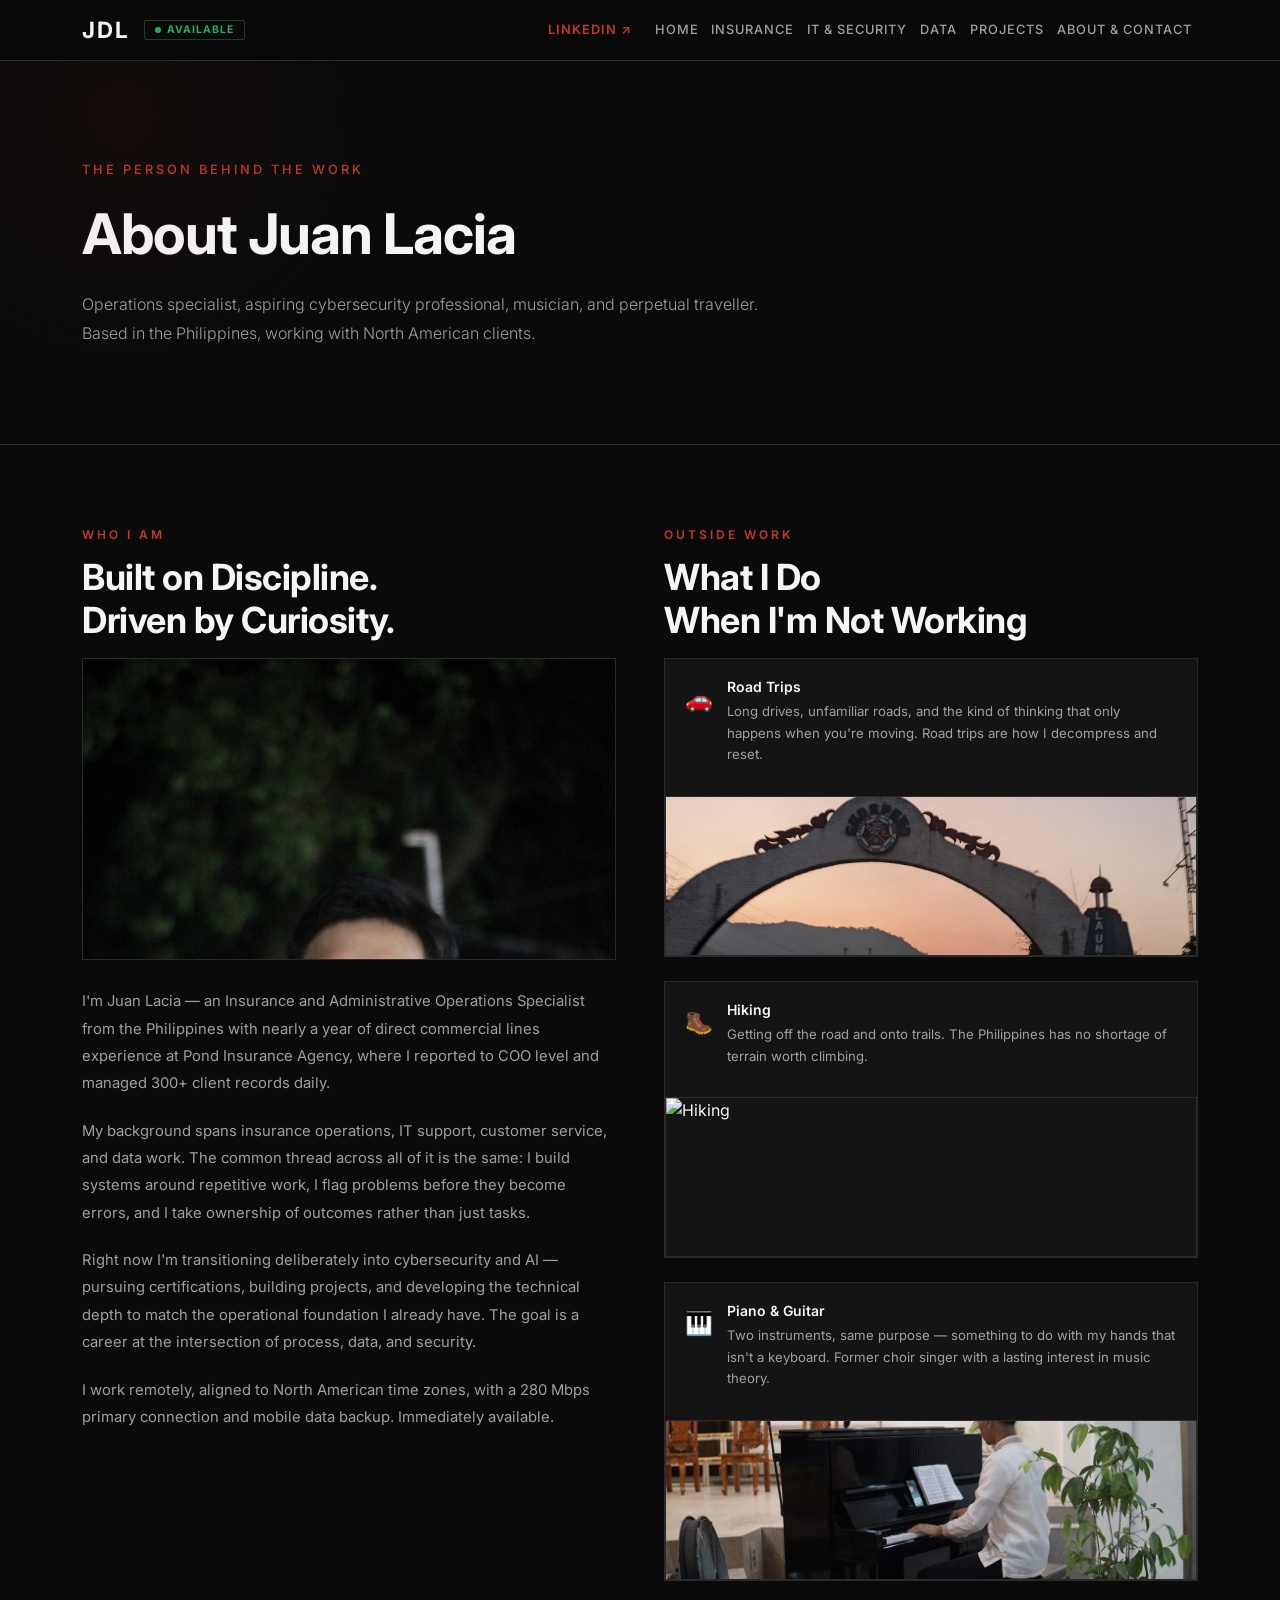
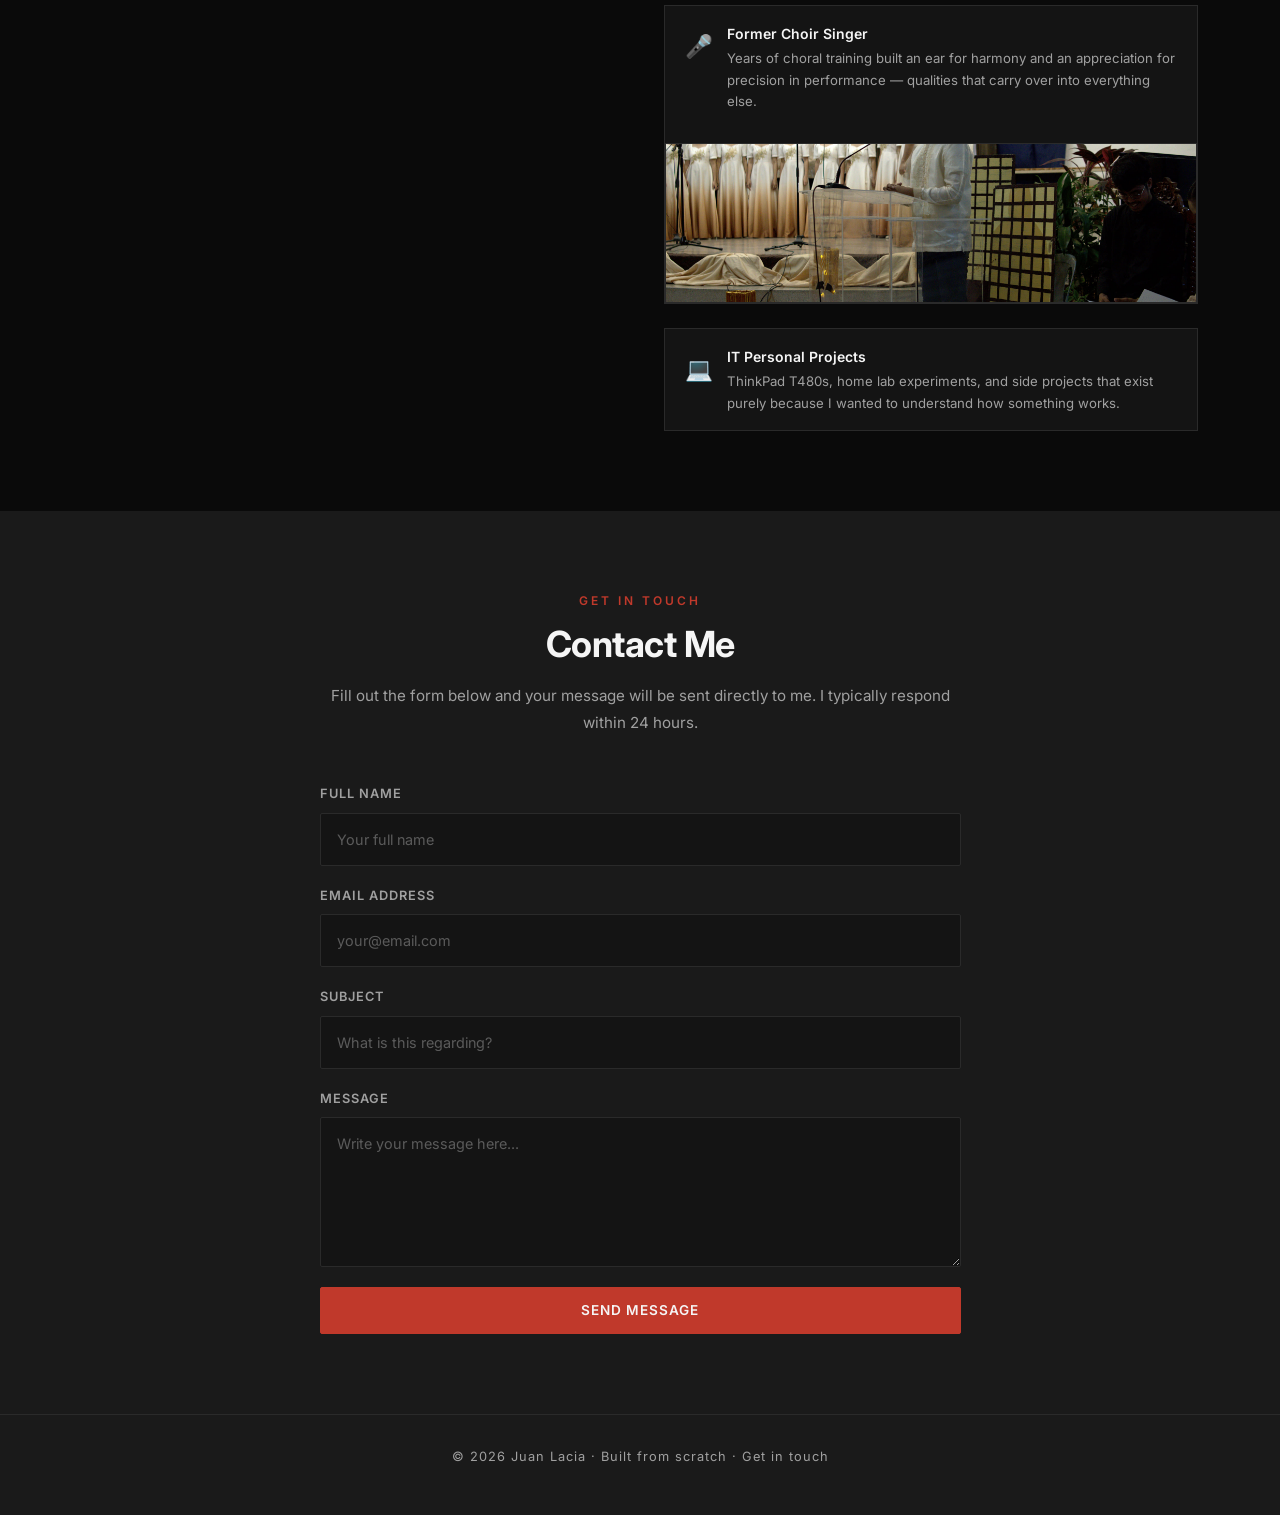
==== commit f934cfe9: "Restructure navbar, fix PDF display, redesign hobby cards portrait layout" ====
--- a/about.html
+++ b/about.html
@@ -22,9 +22,12 @@
                     Available
                 </span>
             </div>
-            <button class="navbar-toggler" type="button" data-bs-toggle="collapse" data-bs-target="#navbarNav">
-                <span class="navbar-toggler-icon"></span>
-            </button>
+            <div class="navbar-right-fixed">
+                <a class="navbar-linkedin-fixed" href="https://linkedin.com/in/jdellacia/" target="_blank">LinkedIn ↗</a>
+                <button class="navbar-toggler" type="button" data-bs-toggle="collapse" data-bs-target="#navbarNav">
+                    <span class="navbar-toggler-icon"></span>
+                </button>
+            </div>
             <div class="collapse navbar-collapse" id="navbarNav">
                 <ul class="navbar-nav ms-auto">
                     <li class="nav-item"><a class="nav-link" href="index.html">Home</a></li>
@@ -33,7 +36,6 @@
                     <li class="nav-item"><a class="nav-link" href="data.html">Data</a></li>
                     <li class="nav-item"><a class="nav-link" href="projects.html">Projects</a></li>
                     <li class="nav-item"><a class="nav-link" href="about.html">About & Contact</a></li>
-                    <li class="nav-item nav-item-linkedin"><a class="nav-link nav-link-linkedin" href="https://linkedin.com/in/jdellacia/" target="_blank">LinkedIn ↗</a></li>
                 </ul>
             </div>
         </div>
@@ -68,42 +70,52 @@
                     <h2 class="section-title">What I Do<br>When I'm Not Working</h2>
                     <div class="hobby-grid">
                         <div class="hobby-card">
-                            <span class="hobby-icon">🚗</span>
-                            <div class="hobby-content">
-                                <h4>Road Trips</h4>
-                                <p>Long drives, unfamiliar roads, and the kind of thinking that only happens when you're moving. Road trips are how I decompress and reset.</p>
-                                <img src="assets/aboutmerd.jpg" alt="Road Trip" class="hobby-photo" data-lightbox="hobby-rd" data-src="assets/aboutmerd.jpg">
+                            <div class="hobby-card-text">
+                                <span class="hobby-icon">🚗</span>
+                                <div class="hobby-content">
+                                    <h4>Road Trips</h4>
+                                    <p>Long drives, unfamiliar roads, and the kind of thinking that only happens when you're moving. Road trips are how I decompress and reset.</p>
+                                </div>
                             </div>
+                            <img src="assets/aboutmerd.jpg" alt="Road Trip" class="hobby-photo" data-lightbox="hobby-rd" data-src="assets/aboutmerd.jpg">
                         </div>
                         <div class="hobby-card">
-                            <span class="hobby-icon">🥾</span>
-                            <div class="hobby-content">
-                                <h4>Hiking</h4>
-                                <p>Getting off the road and onto trails. The Philippines has no shortage of terrain worth climbing.</p>
-                                <img src="assets/aboutmeh.jpg" alt="Hiking" class="hobby-photo" data-lightbox="hobby-h" data-src="assets/aboutmeh.jpg">
+                            <div class="hobby-card-text">
+                                <span class="hobby-icon">🥾</span>
+                                <div class="hobby-content">
+                                    <h4>Hiking</h4>
+                                    <p>Getting off the road and onto trails. The Philippines has no shortage of terrain worth climbing.</p>
+                                </div>
                             </div>
+                            <img src="assets/aboutmeh.jpg" alt="Hiking" class="hobby-photo" data-lightbox="hobby-h" data-src="assets/aboutmeh.jpg">
                         </div>
                         <div class="hobby-card">
-                            <span class="hobby-icon">🎹</span>
-                            <div class="hobby-content">
-                                <h4>Piano & Guitar</h4>
-                                <p>Two instruments, same purpose — something to do with my hands that isn't a keyboard. Former choir singer with a lasting interest in music theory.</p>
-                                <img src="assets/aboutmepandg.jpg" alt="Piano and Guitar" class="hobby-photo" data-lightbox="hobby-pg" data-src="assets/aboutmepandg.jpg">
+                            <div class="hobby-card-text">
+                                <span class="hobby-icon">🎹</span>
+                                <div class="hobby-content">
+                                    <h4>Piano & Guitar</h4>
+                                    <p>Two instruments, same purpose — something to do with my hands that isn't a keyboard. Former choir singer with a lasting interest in music theory.</p>
+                                </div>
                             </div>
+                            <img src="assets/aboutmepandg.jpg" alt="Piano and Guitar" class="hobby-photo" data-lightbox="hobby-pg" data-src="assets/aboutmepandg.jpg">
                         </div>
                         <div class="hobby-card">
-                            <span class="hobby-icon">🎤</span>
-                            <div class="hobby-content">
-                                <h4>Former Choir Singer</h4>
-                                <p>Years of choral training built an ear for harmony and an appreciation for precision in performance — qualities that carry over into everything else.</p>
-                                <img src="assets/aboutmefcs.jpg" alt="Choir Singer" class="hobby-photo" data-lightbox="hobby-fcs" data-src="assets/aboutmefcs.jpg">
+                            <div class="hobby-card-text">
+                                <span class="hobby-icon">🎤</span>
+                                <div class="hobby-content">
+                                    <h4>Former Choir Singer</h4>
+                                    <p>Years of choral training built an ear for harmony and an appreciation for precision in performance — qualities that carry over into everything else.</p>
+                                </div>
                             </div>
+                            <img src="assets/aboutmefcs.jpg" alt="Choir Singer" class="hobby-photo" data-lightbox="hobby-fcs" data-src="assets/aboutmefcs.jpg">
                         </div>
                         <div class="hobby-card">
-                            <span class="hobby-icon">💻</span>
-                            <div class="hobby-content">
-                                <h4>IT Personal Projects</h4>
-                                <p>ThinkPad T480s, home lab experiments, and side projects that exist purely because I wanted to understand how something works.</p>
+                            <div class="hobby-card-text">
+                                <span class="hobby-icon">💻</span>
+                                <div class="hobby-content">
+                                    <h4>IT Personal Projects</h4>
+                                    <p>ThinkPad T480s, home lab experiments, and side projects that exist purely because I wanted to understand how something works.</p>
+                                </div>
                             </div>
                         </div>
                     </div>
--- a/css/style.css
+++ b/css/style.css
@@ -68,14 +68,22 @@
     background-color: rgba(10, 10, 10, 0.95);
     backdrop-filter: blur(10px);
     border-bottom: 1px solid var(--border-color);
-    padding: 0.875rem 0;
+    padding: 0;
     transition: background-color 0.2s ease;
+    min-height: 60px;
+}
+
+.navbar > .container {
+    display: flex;
+    align-items: center;
+    height: 60px;
 }
 
 .navbar-left {
     display: flex;
     align-items: center;
     gap: 0.875rem;
+    flex-shrink: 0;
 }
 
 .navbar-brand {
@@ -83,24 +91,25 @@
     font-weight: 700;
     color: var(--text-primary) !important;
     letter-spacing: 2px;
-}
-
-.navbar-brand span {
-    color: var(--accent-red);
+    line-height: 1;
+    padding: 0;
+    margin: 0;
 }
 
 .availability-badge {
     display: flex;
     align-items: center;
     gap: 0.4rem;
-    font-size: 0.7rem;
-    font-weight: 600;
+    font-size: 0.65rem;
+    font-weight: 700;
     letter-spacing: 1px;
     text-transform: uppercase;
     color: #27ae60;
-    border: 1px solid rgba(39, 174, 96, 0.3);
-    padding: 0.2rem 0.6rem;
+    border: 1px solid rgba(39, 174, 96, 0.35);
+    padding: 0.25rem 0.6rem;
     border-radius: 2px;
+    line-height: 1;
+    white-space: nowrap;
 }
 
 .avail-dot {
@@ -117,16 +126,56 @@
     50% { opacity: 0.5; transform: scale(0.85); }
 }
 
+.navbar-right-fixed {
+    display: flex;
+    align-items: center;
+    margin-left: auto;
+    gap: 0;
+}
+
+.navbar-linkedin-fixed {
+    font-size: 0.8rem;
+    font-weight: 600;
+    letter-spacing: 1px;
+    text-transform: uppercase;
+    color: var(--accent-red) !important;
+    text-decoration: none;
+    padding: 0 1rem;
+    white-space: nowrap;
+    transition: color 0.2s ease;
+    line-height: 1;
+}
+
+.navbar-linkedin-fixed:hover {
+    color: var(--accent-red-hover) !important;
+}
+
+.navbar-toggler {
+    border-color: var(--border-color) !important;
+    padding: 0.3rem 0.5rem;
+    margin-left: 0.75rem;
+    flex-shrink: 0;
+}
+
+.navbar-toggler:focus {
+    box-shadow: none;
+}
+
+.navbar-collapse {
+    flex-grow: 0;
+}
+
 .nav-link {
     color: var(--text-secondary) !important;
-    font-size: 0.85rem;
+    font-size: 0.8rem;
     font-weight: 500;
     letter-spacing: 1px;
     text-transform: uppercase;
-    margin: 0 0.5rem;
+    margin: 0 0.4rem;
     padding: 0.5rem 0 !important;
     position: relative;
     transition: color 0.2s ease;
+    white-space: nowrap;
 }
 
 .nav-link::after {
@@ -140,20 +189,45 @@
     transition: width 0.2s ease-out;
 }
 
-.nav-link:hover {
+.nav-link:hover,
+.nav-link.active {
     color: var(--text-primary) !important;
 }
 
-.nav-link:hover::after {
+.nav-link:hover::after,
+.nav-link.active::after {
     width: 100%;
 }
 
-.nav-link-linkedin {
-    color: var(--accent-red) !important;
-}
-
-.nav-link-linkedin:hover {
-    color: var(--accent-red-hover) !important;
+/* Mobile nav dropdown */
+@media (max-width: 767px) {
+    .navbar-collapse.show .navbar-nav {
+        padding: 0.75rem 0;
+        border-top: 1px solid var(--border-color);
+        margin-top: 0.5rem;
+    }
+
+    .navbar-collapse.show .nav-link {
+        padding: 0.6rem 0 !important;
+        margin: 0;
+    }
+}
+
+/* Navbar collapse animation — mobile only */
+@media (max-width: 767px) {
+    .navbar-collapse {
+        transition: opacity 0.2s ease-out;
+    }
+
+    .navbar-collapse:not(.show) {
+        opacity: 0;
+        pointer-events: none;
+    }
+
+    .navbar-collapse.show {
+        opacity: 1;
+        pointer-events: auto;
+    }
 }
 
 /* ============================================
@@ -853,29 +927,37 @@
 .hobby-grid {
     display: flex;
     flex-direction: column;
-    gap: 1.25rem;
+    gap: 1.5rem;
 }
 
 .hobby-card {
-    display: flex;
-    align-items: flex-start;
-    gap: 1rem;
-    padding: 1.25rem;
     background-color: var(--bg-card);
     border: 1px solid var(--border-color);
-    transition: border-color 0.3s ease;
+    transition: border-color 0.2s ease;
+    overflow: hidden;
 }
 
 .hobby-card:hover {
     border-color: var(--accent-red);
 }
 
+.hobby-card-text {
+    display: flex;
+    align-items: flex-start;
+    gap: 0.875rem;
+    padding: 1.25rem 1.25rem 1rem;
+}
+
 .hobby-icon {
-    font-size: 1.5rem;
+    font-size: 1.4rem;
     flex-shrink: 0;
     margin-top: 0.1rem;
 }
 
+.hobby-content {
+    flex: 1;
+}
+
 .hobby-card h4 {
     font-size: 0.875rem;
     font-weight: 600;
@@ -888,6 +970,22 @@
     color: var(--text-secondary);
     line-height: 1.65;
     margin: 0;
+}
+
+.hobby-photo {
+    width: 100%;
+    height: 220px;
+    object-fit: cover;
+    object-position: center;
+    display: block;
+    filter: grayscale(15%);
+    transition: filter 0.2s ease, transform 0.25s ease-out;
+    cursor: pointer;
+}
+
+.hobby-card:hover .hobby-photo {
+    filter: grayscale(0%);
+    transform: scale(1.02);
 }
 
 /* ============================================
@@ -1470,7 +1568,7 @@
 
 .project-pdf-frame {
     width: 100%;
-    height: 420px;
+    aspect-ratio: 1 / 1.4142;
     border: none;
     display: block;
     background-color: var(--bg-card);
@@ -1478,4 +1576,27 @@
 
 .project-image-secondary {
     display: none;
+}
+
+/* ============================================
+   RESUME EMBED
+   ============================================ */
+.resume-embed-container {
+    width: 100%;
+    aspect-ratio: 1 / 1.4142;
+    max-height: 90vh;
+    overflow: hidden;
+}
+
+.resume-embed-container iframe {
+    width: 100%;
+    height: 100%;
+    border: none;
+    display: block;
+}
+
+@media (max-width: 768px) {
+    .resume-embed-container {
+        height: 400px;
+    }
 }
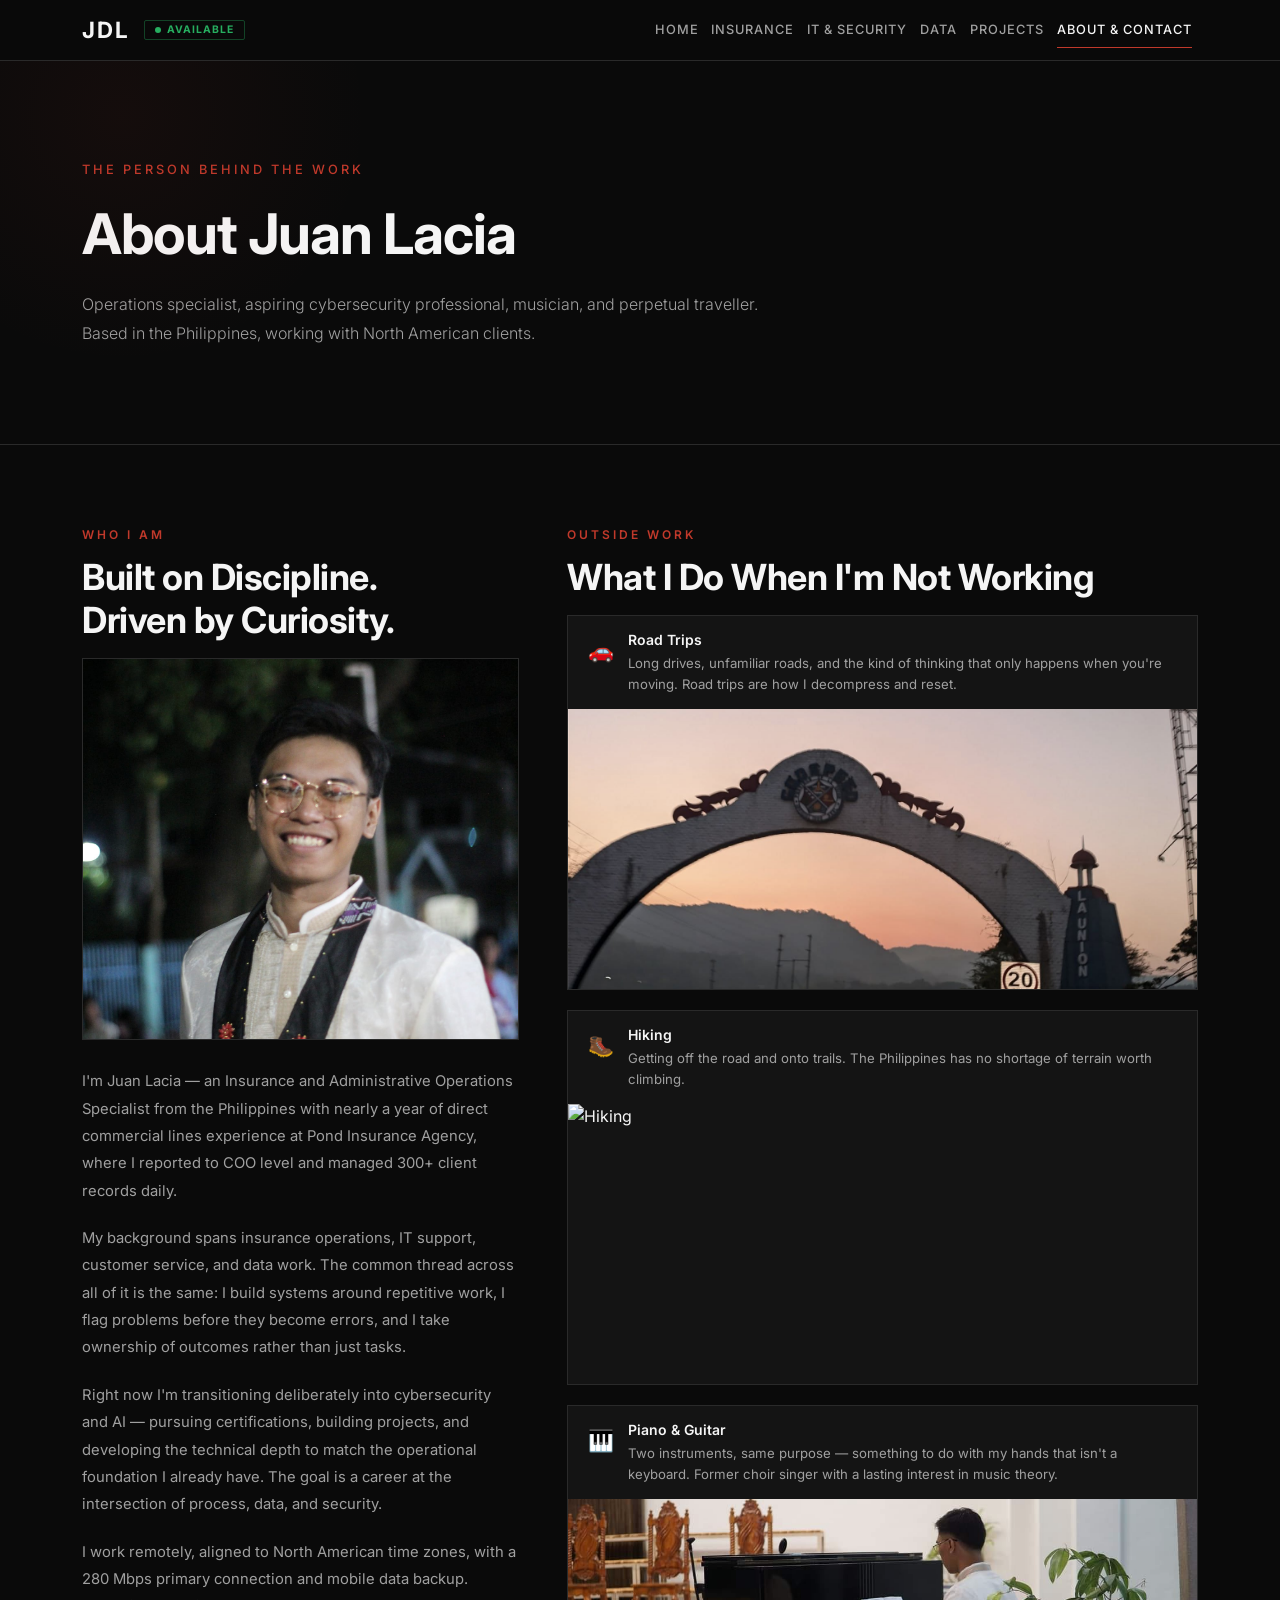
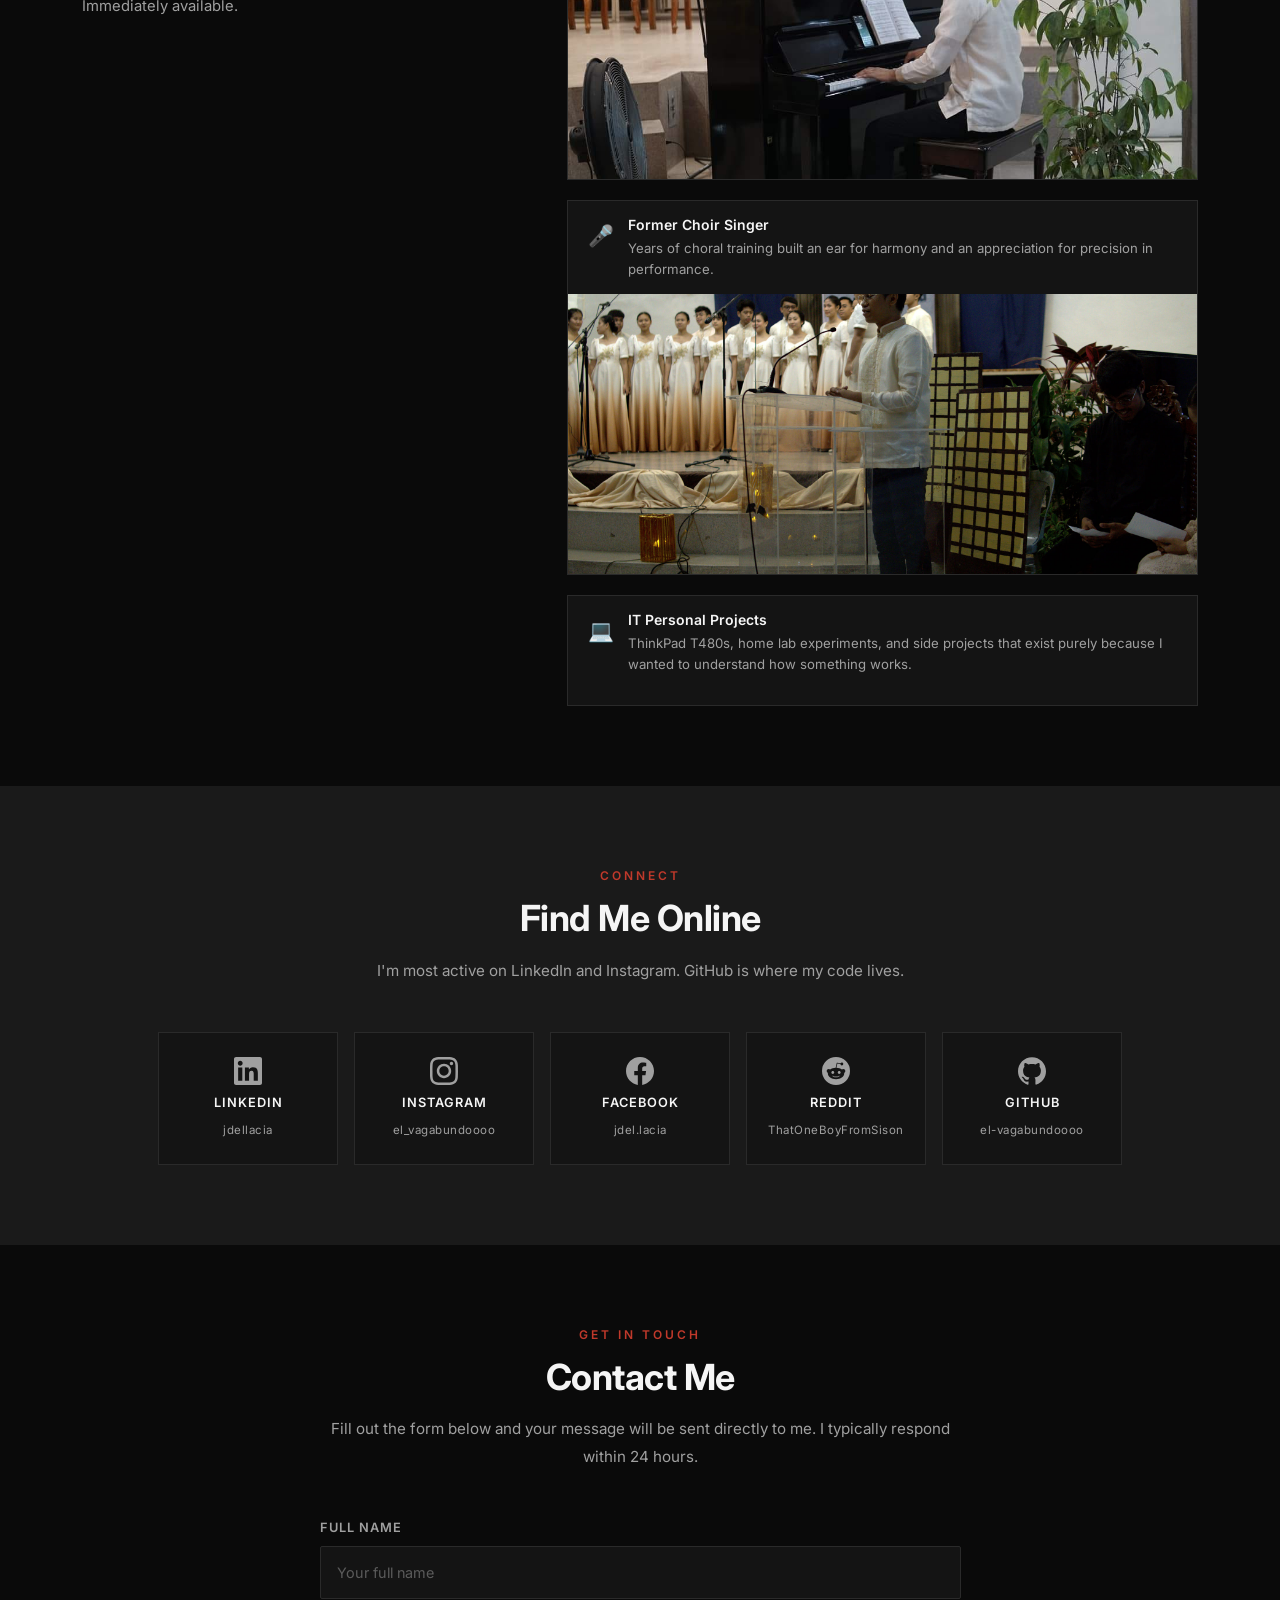
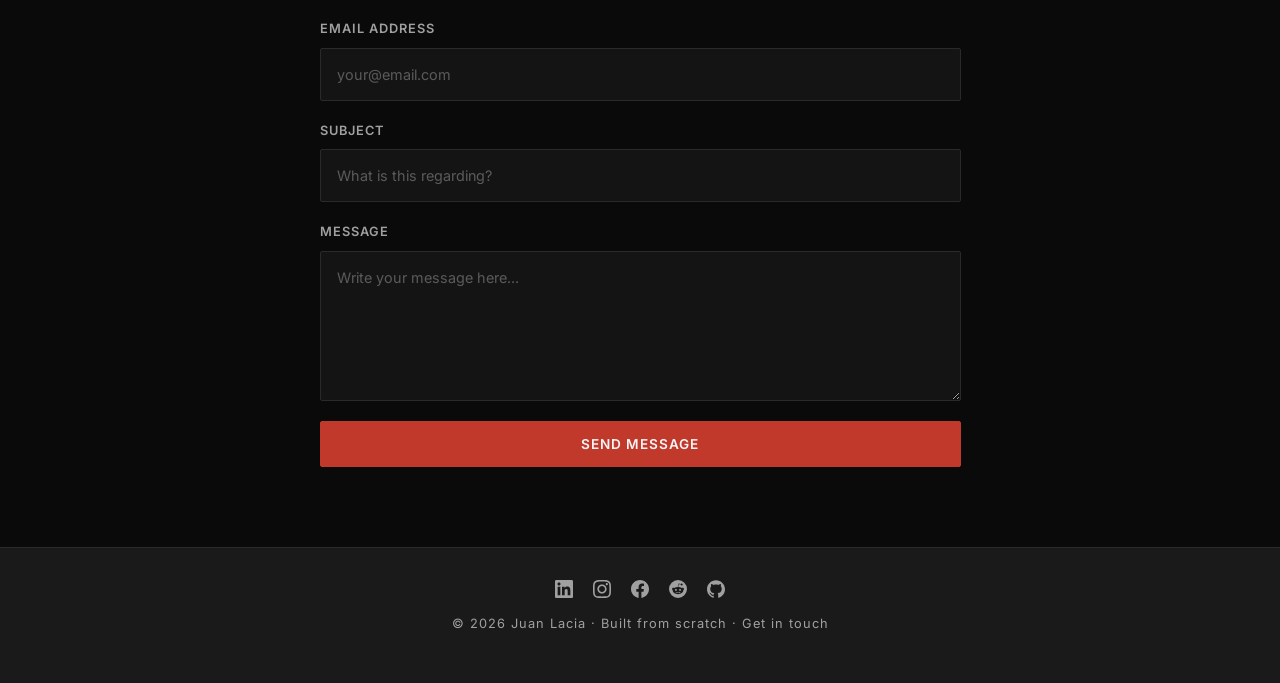
==== commit aa72819b: "Navbar lg breakpoint, social links, footer icons, typewriter, timeline, back-to-top, favicon, meta t" ====
--- a/about.html
+++ b/about.html
@@ -4,6 +4,13 @@
     <meta charset="UTF-8">
     <meta name="viewport" content="width=device-width, initial-scale=1.0">
     <title>About & Contact | Juan Lacia</title>
+    <link rel="icon" type="image/svg+xml" href="favicon.svg">
+    <link rel="shortcut icon" href="favicon.svg">
+    <meta name="description" content="About Juan Lacia — operations specialist, aspiring cybersecurity professional, musician, hiker, and former choir singer based in the Philippines.">
+    <meta property="og:title" content="About & Contact | Juan Lacia">
+    <meta property="og:description" content="Get to know Juan Lacia and get in touch directly via the contact form.">
+    <meta property="og:url" content="https://el-vagabundoooo.github.io/about.html">
+    <meta property="og:type" content="website">
     <link rel="preconnect" href="https://fonts.googleapis.com">
     <link rel="preconnect" href="https://fonts.gstatic.com" crossorigin>
     <link href="https://fonts.googleapis.com/css2?family=Inter:wght@300;400;500;600;700&display=swap" rel="stylesheet">
@@ -13,7 +20,7 @@
 <body>
 
     <!-- NAVBAR -->
-    <nav class="navbar navbar-expand-md navbar-dark fixed-top">
+    <nav class="navbar navbar-expand-lg navbar-dark fixed-top">
         <div class="container">
             <div class="navbar-left">
                 <a class="navbar-brand" href="index.html">JDL</a>
@@ -23,7 +30,6 @@
                 </span>
             </div>
             <div class="navbar-right-fixed">
-                <a class="navbar-linkedin-fixed" href="https://linkedin.com/in/jdellacia/" target="_blank">LinkedIn ↗</a>
                 <button class="navbar-toggler" type="button" data-bs-toggle="collapse" data-bs-target="#navbarNav">
                     <span class="navbar-toggler-icon"></span>
                 </button>
@@ -50,69 +56,77 @@
         </div>
     </section>
 
-    <!-- ABOUT SPLIT -->
+    <!-- ABOUT SECTION -->
     <section class="content-section">
         <div class="container">
-            <div class="row g-5 align-items-start">
-                <div class="col-lg-6">
+            <div class="row g-5">
+                <div class="col-lg-5">
                     <p class="section-tag">Who I Am</p>
                     <h2 class="section-title">Built on Discipline.<br>Driven by Curiosity.</h2>
                     <div class="about-profile-wrapper">
-                        <img src="assets/aboutme1.jpg" alt="Juan Lacia" class="about-profile-photo">
+                        <img src="assets/aboutme1.jpg" alt="Juan Lacia" class="about-profile-photo" data-lightbox="about-profile" data-src="assets/aboutme1.jpg">
                     </div>
                     <p class="about-body">I'm Juan Lacia — an Insurance and Administrative Operations Specialist from the Philippines with nearly a year of direct commercial lines experience at Pond Insurance Agency, where I reported to COO level and managed 300+ client records daily.</p>
                     <p class="about-body">My background spans insurance operations, IT support, customer service, and data work. The common thread across all of it is the same: I build systems around repetitive work, I flag problems before they become errors, and I take ownership of outcomes rather than just tasks.</p>
                     <p class="about-body">Right now I'm transitioning deliberately into cybersecurity and AI — pursuing certifications, building projects, and developing the technical depth to match the operational foundation I already have. The goal is a career at the intersection of process, data, and security.</p>
                     <p class="about-body">I work remotely, aligned to North American time zones, with a 280 Mbps primary connection and mobile data backup. Immediately available.</p>
                 </div>
-                <div class="col-lg-6">
+                <div class="col-lg-7">
                     <p class="section-tag">Outside Work</p>
-                    <h2 class="section-title">What I Do<br>When I'm Not Working</h2>
-                    <div class="hobby-grid">
-                        <div class="hobby-card">
-                            <div class="hobby-card-text">
+                    <h2 class="section-title">What I Do When I'm Not Working</h2>
+                    <div class="hobby-feed">
+                        <div class="hobby-feed-card">
+                            <div class="hobby-feed-meta">
                                 <span class="hobby-icon">🚗</span>
-                                <div class="hobby-content">
+                                <div>
                                     <h4>Road Trips</h4>
                                     <p>Long drives, unfamiliar roads, and the kind of thinking that only happens when you're moving. Road trips are how I decompress and reset.</p>
                                 </div>
                             </div>
-                            <img src="assets/aboutmerd.jpg" alt="Road Trip" class="hobby-photo" data-lightbox="hobby-rd" data-src="assets/aboutmerd.jpg">
-                        </div>
-                        <div class="hobby-card">
-                            <div class="hobby-card-text">
+                            <div class="hobby-feed-photo">
+                                <img src="assets/aboutmerd.jpg" alt="Road Trip" data-lightbox="hobby-rd" data-src="assets/aboutmerd.jpg">
+                            </div>
+                        </div>
+                        <div class="hobby-feed-card">
+                            <div class="hobby-feed-meta">
                                 <span class="hobby-icon">🥾</span>
-                                <div class="hobby-content">
+                                <div>
                                     <h4>Hiking</h4>
                                     <p>Getting off the road and onto trails. The Philippines has no shortage of terrain worth climbing.</p>
                                 </div>
                             </div>
-                            <img src="assets/aboutmeh.jpg" alt="Hiking" class="hobby-photo" data-lightbox="hobby-h" data-src="assets/aboutmeh.jpg">
-                        </div>
-                        <div class="hobby-card">
-                            <div class="hobby-card-text">
+                            <div class="hobby-feed-photo">
+                                <img src="assets/aboutmeh.jpg" alt="Hiking" data-lightbox="hobby-h" data-src="assets/aboutmeh.jpg">
+                            </div>
+                        </div>
+                        <div class="hobby-feed-card">
+                            <div class="hobby-feed-meta">
                                 <span class="hobby-icon">🎹</span>
-                                <div class="hobby-content">
+                                <div>
                                     <h4>Piano & Guitar</h4>
                                     <p>Two instruments, same purpose — something to do with my hands that isn't a keyboard. Former choir singer with a lasting interest in music theory.</p>
                                 </div>
                             </div>
-                            <img src="assets/aboutmepandg.jpg" alt="Piano and Guitar" class="hobby-photo" data-lightbox="hobby-pg" data-src="assets/aboutmepandg.jpg">
-                        </div>
-                        <div class="hobby-card">
-                            <div class="hobby-card-text">
+                            <div class="hobby-feed-photo">
+                                <img src="assets/aboutmepandg.jpg" alt="Piano and Guitar" data-lightbox="hobby-pg" data-src="assets/aboutmepandg.jpg">
+                            </div>
+                        </div>
+                        <div class="hobby-feed-card">
+                            <div class="hobby-feed-meta">
                                 <span class="hobby-icon">🎤</span>
-                                <div class="hobby-content">
+                                <div>
                                     <h4>Former Choir Singer</h4>
-                                    <p>Years of choral training built an ear for harmony and an appreciation for precision in performance — qualities that carry over into everything else.</p>
-                                </div>
-                            </div>
-                            <img src="assets/aboutmefcs.jpg" alt="Choir Singer" class="hobby-photo" data-lightbox="hobby-fcs" data-src="assets/aboutmefcs.jpg">
-                        </div>
-                        <div class="hobby-card">
-                            <div class="hobby-card-text">
+                                    <p>Years of choral training built an ear for harmony and an appreciation for precision in performance.</p>
+                                </div>
+                            </div>
+                            <div class="hobby-feed-photo">
+                                <img src="assets/aboutmefcs.jpg" alt="Choir Singer" data-lightbox="hobby-fcs" data-src="assets/aboutmefcs.jpg">
+                            </div>
+                        </div>
+                        <div class="hobby-feed-card hobby-feed-card-nophoto">
+                            <div class="hobby-feed-meta">
                                 <span class="hobby-icon">💻</span>
-                                <div class="hobby-content">
+                                <div>
                                     <h4>IT Personal Projects</h4>
                                     <p>ThinkPad T480s, home lab experiments, and side projects that exist purely because I wanted to understand how something works.</p>
                                 </div>
@@ -124,8 +138,46 @@
         </div>
     </section>
 
+    <!-- SOCIAL LINKS -->
+    <section class="content-section alt-section">
+        <div class="container">
+            <div class="section-header text-center">
+                <p class="section-tag">Connect</p>
+                <h2 class="section-title">Find Me Online</h2>
+                <p class="section-sub mx-auto">I'm most active on LinkedIn and Instagram. GitHub is where my code lives.</p>
+            </div>
+            <div class="social-links-row">
+                <a href="https://linkedin.com/in/jdellacia/" target="_blank" class="social-link-card">
+                    <svg class="social-icon" viewBox="0 0 24 24" fill="currentColor"><path d="M20.447 20.452h-3.554v-5.569c0-1.328-.027-3.037-1.852-3.037-1.853 0-2.136 1.445-2.136 2.939v5.667H9.351V9h3.414v1.561h.046c.477-.9 1.637-1.85 3.37-1.85 3.601 0 4.267 2.37 4.267 5.455v6.286zM5.337 7.433c-1.144 0-2.063-.926-2.063-2.065 0-1.138.92-2.063 2.063-2.063 1.14 0 2.064.925 2.064 2.063 0 1.139-.925 2.065-2.064 2.065zm1.782 13.019H3.555V9h3.564v11.452zM22.225 0H1.771C.792 0 0 .774 0 1.729v20.542C0 23.227.792 24 1.771 24h20.451C23.2 24 24 23.227 24 22.271V1.729C24 .774 23.2 0 22.222 0h.003z"/></svg>
+                    <span class="social-label">LinkedIn</span>
+                    <span class="social-handle">jdellacia</span>
+                </a>
+                <a href="https://www.instagram.com/el_vagabundoooo/" target="_blank" class="social-link-card">
+                    <svg class="social-icon" viewBox="0 0 24 24" fill="currentColor"><path d="M12 2.163c3.204 0 3.584.012 4.85.07 3.252.148 4.771 1.691 4.919 4.919.058 1.265.069 1.645.069 4.849 0 3.205-.012 3.584-.069 4.849-.149 3.225-1.664 4.771-4.919 4.919-1.266.058-1.644.07-4.85.07-3.204 0-3.584-.012-4.849-.07-3.26-.149-4.771-1.699-4.919-4.92-.058-1.265-.07-1.644-.07-4.849 0-3.204.013-3.583.07-4.849.149-3.227 1.664-4.771 4.919-4.919 1.266-.057 1.645-.069 4.849-.069zm0-2.163c-3.259 0-3.667.014-4.947.072-4.358.2-6.78 2.618-6.98 6.98-.059 1.281-.073 1.689-.073 4.948 0 3.259.014 3.668.072 4.948.2 4.358 2.618 6.78 6.98 6.98 1.281.058 1.689.072 4.948.072 3.259 0 3.668-.014 4.948-.072 4.354-.2 6.782-2.618 6.979-6.98.059-1.28.073-1.689.073-4.948 0-3.259-.014-3.667-.072-4.947-.196-4.354-2.617-6.78-6.979-6.98-1.281-.059-1.69-.073-4.949-.073zm0 5.838c-3.403 0-6.162 2.759-6.162 6.162s2.759 6.163 6.162 6.163 6.162-2.759 6.162-6.163c0-3.403-2.759-6.162-6.162-6.162zm0 10.162c-2.209 0-4-1.79-4-4 0-2.209 1.791-4 4-4s4 1.791 4 4c0 2.21-1.791 4-4 4zm6.406-11.845c-.796 0-1.441.645-1.441 1.44s.645 1.44 1.441 1.44c.795 0 1.439-.645 1.439-1.44s-.644-1.44-1.439-1.44z"/></svg>
+                    <span class="social-label">Instagram</span>
+                    <span class="social-handle">el_vagabundoooo</span>
+                </a>
+                <a href="https://www.facebook.com/jdel.lacia/" target="_blank" class="social-link-card">
+                    <svg class="social-icon" viewBox="0 0 24 24" fill="currentColor"><path d="M24 12.073c0-6.627-5.373-12-12-12s-12 5.373-12 12c0 5.99 4.388 10.954 10.125 11.854v-8.385H7.078v-3.47h3.047V9.43c0-3.007 1.792-4.669 4.533-4.669 1.312 0 2.686.235 2.686.235v2.953H15.83c-1.491 0-1.956.925-1.956 1.874v2.25h3.328l-.532 3.47h-2.796v8.385C19.612 23.027 24 18.062 24 12.073z"/></svg>
+                    <span class="social-label">Facebook</span>
+                    <span class="social-handle">jdel.lacia</span>
+                </a>
+                <a href="https://www.reddit.com/user/ThatOneBoyFromSison/" target="_blank" class="social-link-card">
+                    <svg class="social-icon" viewBox="0 0 24 24" fill="currentColor"><path d="M12 0A12 12 0 0 0 0 12a12 12 0 0 0 12 12 12 12 0 0 0 12-12A12 12 0 0 0 12 0zm5.01 4.744c.688 0 1.25.561 1.25 1.249a1.25 1.25 0 0 1-2.498.056l-2.597-.547-.8 3.747c1.824.07 3.48.632 4.674 1.488.308-.309.73-.491 1.207-.491.968 0 1.754.786 1.754 1.754 0 .716-.435 1.333-1.01 1.614a3.111 3.111 0 0 1 .042.52c0 2.694-3.13 4.87-7.004 4.87-3.874 0-7.004-2.176-7.004-4.87 0-.183.015-.366.043-.534A1.748 1.748 0 0 1 4.028 12c0-.968.786-1.754 1.754-1.754.463 0 .898.196 1.207.49 1.207-.883 2.878-1.43 4.744-1.487l.885-4.182a.342.342 0 0 1 .14-.197.35.35 0 0 1 .238-.042l2.906.617a1.214 1.214 0 0 1 1.108-.701zM9.25 12C8.561 12 8 12.562 8 13.25c0 .687.561 1.248 1.25 1.248.687 0 1.248-.561 1.248-1.249 0-.688-.561-1.249-1.249-1.249zm5.5 0c-.687 0-1.248.561-1.248 1.25 0 .687.561 1.248 1.249 1.248.688 0 1.249-.561 1.249-1.249 0-.687-.562-1.249-1.25-1.249zm-5.466 3.99a.327.327 0 0 0-.231.094.33.33 0 0 0 0 .463c.842.842 2.484.913 2.961.913.477 0 2.105-.056 2.961-.913a.361.361 0 0 0 .029-.463.33.33 0 0 0-.464 0c-.547.533-1.684.73-2.512.73-.828 0-1.979-.196-2.512-.73a.326.326 0 0 0-.232-.095z"/></svg>
+                    <span class="social-label">Reddit</span>
+                    <span class="social-handle">ThatOneBoyFromSison</span>
+                </a>
+                <a href="https://github.com/el-vagabundoooo" target="_blank" class="social-link-card">
+                    <svg class="social-icon" viewBox="0 0 24 24" fill="currentColor"><path d="M12 .297c-6.63 0-12 5.373-12 12 0 5.303 3.438 9.8 8.205 11.385.6.113.82-.258.82-.577 0-.285-.01-1.04-.015-2.04-3.338.724-4.042-1.61-4.042-1.61C4.422 18.07 3.633 17.7 3.633 17.7c-1.087-.744.084-.729.084-.729 1.205.084 1.838 1.236 1.838 1.236 1.07 1.835 2.809 1.305 3.495.998.108-.776.417-1.305.76-1.605-2.665-.3-5.466-1.332-5.466-5.93 0-1.31.465-2.38 1.235-3.22-.135-.303-.54-1.523.105-3.176 0 0 1.005-.322 3.3 1.23.96-.267 1.98-.399 3-.405 1.02.006 2.04.138 3 .405 2.28-1.552 3.285-1.23 3.285-1.23.645 1.653.24 2.873.12 3.176.765.84 1.23 1.91 1.23 3.22 0 4.61-2.805 5.625-5.475 5.92.42.36.81 1.096.81 2.22 0 1.606-.015 2.896-.015 3.286 0 .315.21.69.825.57C20.565 22.092 24 17.592 24 12.297c0-6.627-5.373-12-12-12"/></svg>
+                    <span class="social-label">GitHub</span>
+                    <span class="social-handle">el-vagabundoooo</span>
+                </a>
+            </div>
+        </div>
+    </section>
+
     <!-- CONTACT SECTION -->
-    <section class="content-section alt-section">
+    <section class="content-section">
         <div class="container">
             <div class="row justify-content-center">
                 <div class="col-lg-7">
@@ -161,11 +213,32 @@
     <!-- FOOTER -->
     <footer>
         <div class="container">
+            <div class="footer-social">
+                <a href="https://linkedin.com/in/jdellacia/" target="_blank" class="footer-social-link" title="LinkedIn">
+                    <svg viewBox="0 0 24 24" fill="currentColor"><path d="M20.447 20.452h-3.554v-5.569c0-1.328-.027-3.037-1.852-3.037-1.853 0-2.136 1.445-2.136 2.939v5.667H9.351V9h3.414v1.561h.046c.477-.9 1.637-1.85 3.37-1.85 3.601 0 4.267 2.37 4.267 5.455v6.286zM5.337 7.433c-1.144 0-2.063-.926-2.063-2.065 0-1.138.92-2.063 2.063-2.063 1.14 0 2.064.925 2.064 2.063 0 1.139-.925 2.065-2.064 2.065zm1.782 13.019H3.555V9h3.564v11.452zM22.225 0H1.771C.792 0 0 .774 0 1.729v20.542C0 23.227.792 24 1.771 24h20.451C23.2 24 24 23.227 24 22.271V1.729C24 .774 23.2 0 22.222 0h.003z"/></svg>
+                </a>
+                <a href="https://www.instagram.com/el_vagabundoooo/" target="_blank" class="footer-social-link" title="Instagram">
+                    <svg viewBox="0 0 24 24" fill="currentColor"><path d="M12 2.163c3.204 0 3.584.012 4.85.07 3.252.148 4.771 1.691 4.919 4.919.058 1.265.069 1.645.069 4.849 0 3.205-.012 3.584-.069 4.849-.149 3.225-1.664 4.771-4.919 4.919-1.266.058-1.644.07-4.85.07-3.204 0-3.584-.012-4.849-.07-3.26-.149-4.771-1.699-4.919-4.92-.058-1.265-.07-1.644-.07-4.849 0-3.204.013-3.583.07-4.849.149-3.227 1.664-4.771 4.919-4.919 1.266-.057 1.645-.069 4.849-.069zm0-2.163c-3.259 0-3.667.014-4.947.072-4.358.2-6.78 2.618-6.98 6.98-.059 1.281-.073 1.689-.073 4.948 0 3.259.014 3.668.072 4.948.2 4.358 2.618 6.78 6.98 6.98 1.281.058 1.689.072 4.948.072 3.259 0 3.668-.014 4.948-.072 4.354-.2 6.782-2.618 6.979-6.98.059-1.28.073-1.689.073-4.948 0-3.259-.014-3.667-.072-4.947-.196-4.354-2.617-6.78-6.979-6.98-1.281-.059-1.69-.073-4.949-.073zm0 5.838c-3.403 0-6.162 2.759-6.162 6.162s2.759 6.163 6.162 6.163 6.162-2.759 6.162-6.163c0-3.403-2.759-6.162-6.162-6.162zm0 10.162c-2.209 0-4-1.79-4-4 0-2.209 1.791-4 4-4s4 1.791 4 4c0 2.21-1.791 4-4 4zm6.406-11.845c-.796 0-1.441.645-1.441 1.44s.645 1.44 1.441 1.44c.795 0 1.439-.645 1.439-1.44s-.644-1.44-1.439-1.44z"/></svg>
+                </a>
+                <a href="https://www.facebook.com/jdel.lacia/" target="_blank" class="footer-social-link" title="Facebook">
+                    <svg viewBox="0 0 24 24" fill="currentColor"><path d="M24 12.073c0-6.627-5.373-12-12-12s-12 5.373-12 12c0 5.99 4.388 10.954 10.125 11.854v-8.385H7.078v-3.47h3.047V9.43c0-3.007 1.792-4.669 4.533-4.669 1.312 0 2.686.235 2.686.235v2.953H15.83c-1.491 0-1.956.925-1.956 1.874v2.25h3.328l-.532 3.47h-2.796v8.385C19.612 23.027 24 18.062 24 12.073z"/></svg>
+                </a>
+                <a href="https://www.reddit.com/user/ThatOneBoyFromSison/" target="_blank" class="footer-social-link" title="Reddit">
+                    <svg viewBox="0 0 24 24" fill="currentColor"><path d="M12 0A12 12 0 0 0 0 12a12 12 0 0 0 12 12 12 12 0 0 0 12-12A12 12 0 0 0 12 0zm5.01 4.744c.688 0 1.25.561 1.25 1.249a1.25 1.25 0 0 1-2.498.056l-2.597-.547-.8 3.747c1.824.07 3.48.632 4.674 1.488.308-.309.73-.491 1.207-.491.968 0 1.754.786 1.754 1.754 0 .716-.435 1.333-1.01 1.614a3.111 3.111 0 0 1 .042.52c0 2.694-3.13 4.87-7.004 4.87-3.874 0-7.004-2.176-7.004-4.87 0-.183.015-.366.043-.534A1.748 1.748 0 0 1 4.028 12c0-.968.786-1.754 1.754-1.754.463 0 .898.196 1.207.49 1.207-.883 2.878-1.43 4.744-1.487l.885-4.182a.342.342 0 0 1 .14-.197.35.35 0 0 1 .238-.042l2.906.617a1.214 1.214 0 0 1 1.108-.701zM9.25 12C8.561 12 8 12.562 8 13.25c0 .687.561 1.248 1.25 1.248.687 0 1.248-.561 1.248-1.249 0-.688-.561-1.249-1.249-1.249zm5.5 0c-.687 0-1.248.561-1.248 1.25 0 .687.561 1.248 1.249 1.248.688 0 1.249-.561 1.249-1.249 0-.687-.562-1.249-1.25-1.249zm-5.466 3.99a.327.327 0 0 0-.231.094.33.33 0 0 0 0 .463c.842.842 2.484.913 2.961.913.477 0 2.105-.056 2.961-.913a.361.361 0 0 0 .029-.463.33.33 0 0 0-.464 0c-.547.533-1.684.73-2.512.73-.828 0-1.979-.196-2.512-.73a.326.326 0 0 0-.232-.095z"/></svg>
+                </a>
+                <a href="https://github.com/el-vagabundoooo" target="_blank" class="footer-social-link" title="GitHub">
+                    <svg viewBox="0 0 24 24" fill="currentColor"><path d="M12 .297c-6.63 0-12 5.373-12 12 0 5.303 3.438 9.8 8.205 11.385.6.113.82-.258.82-.577 0-.285-.01-1.04-.015-2.04-3.338.724-4.042-1.61-4.042-1.61C4.422 18.07 3.633 17.7 3.633 17.7c-1.087-.744.084-.729.084-.729 1.205.084 1.838 1.236 1.838 1.236 1.07 1.835 2.809 1.305 3.495.998.108-.776.417-1.305.76-1.605-2.665-.3-5.466-1.332-5.466-5.93 0-1.31.465-2.38 1.235-3.22-.135-.303-.54-1.523.105-3.176 0 0 1.005-.322 3.3 1.23.96-.267 1.98-.399 3-.405 1.02.006 2.04.138 3 .405 2.28-1.552 3.285-1.23 3.285-1.23.645 1.653.24 2.873.12 3.176.765.84 1.23 1.91 1.23 3.22 0 4.61-2.805 5.625-5.475 5.92.42.36.81 1.096.81 2.22 0 1.606-.015 2.896-.015 3.286 0 .315.21.69.825.57C20.565 22.092 24 17.592 24 12.297c0-6.627-5.373-12-12-12"/></svg>
+                </a>
+            </div>
             <p>© 2026 Juan Lacia · Built from scratch · <a href="about.html">Get in touch</a></p>
         </div>
     </footer>
 
     <script src="https://cdn.jsdelivr.net/npm/bootstrap@5.3.0/dist/js/bootstrap.bundle.min.js"></script>
     <script src="js/main.js"></script>
+
+    <!-- BACK TO TOP -->
+    <button class="back-to-top" id="backToTop" title="Back to top">↑</button>
+    
 </body>
 </html>
--- a/css/style.css
+++ b/css/style.css
@@ -200,7 +200,7 @@
 }
 
 /* Mobile nav dropdown */
-@media (max-width: 767px) {
+@media (max-width: 991px) {
     .navbar-collapse.show .navbar-nav {
         padding: 0.75rem 0;
         border-top: 1px solid var(--border-color);
@@ -213,8 +213,7 @@
     }
 }
 
-/* Navbar collapse animation — mobile only */
-@media (max-width: 767px) {
+@media (max-width: 991px) {
     .navbar-collapse {
         transition: opacity 0.2s ease-out;
     }
@@ -1599,4 +1598,336 @@
     .resume-embed-container {
         height: 400px;
     }
+}
+
+/* ============================================
+   SOCIAL LINKS
+   ============================================ */
+.social-links-row {
+    display: flex;
+    flex-wrap: wrap;
+    gap: 1rem;
+    justify-content: center;
+    margin-top: 2rem;
+}
+
+.social-link-card {
+    display: flex;
+    flex-direction: column;
+    align-items: center;
+    gap: 0.5rem;
+    padding: 1.5rem 1.25rem;
+    background-color: var(--bg-card);
+    border: 1px solid var(--border-color);
+    text-decoration: none;
+    color: var(--text-secondary);
+    transition: border-color 0.2s ease, color 0.2s ease, transform 0.2s ease;
+    min-width: 120px;
+    flex: 1;
+    max-width: 180px;
+}
+
+.social-link-card:hover {
+    border-color: var(--accent-red);
+    color: var(--text-primary);
+    transform: translateY(-3px);
+}
+
+.social-icon {
+    width: 28px;
+    height: 28px;
+    color: var(--text-secondary);
+    transition: color 0.2s ease;
+}
+
+.social-link-card:hover .social-icon {
+    color: var(--accent-red);
+}
+
+.social-label {
+    font-size: 0.8rem;
+    font-weight: 600;
+    letter-spacing: 1px;
+    text-transform: uppercase;
+    color: var(--text-primary);
+}
+
+.social-handle {
+    font-size: 0.72rem;
+    color: var(--text-secondary);
+    letter-spacing: 0.5px;
+}
+
+/* ============================================
+   FOOTER SOCIAL LINKS
+   ============================================ */
+.footer-social {
+    display: flex;
+    justify-content: center;
+    gap: 1.25rem;
+    margin-bottom: 1rem;
+}
+
+.footer-social-link {
+    color: var(--text-secondary);
+    transition: color 0.2s ease;
+    display: flex;
+    align-items: center;
+}
+
+.footer-social-link:hover {
+    color: var(--accent-red);
+}
+
+.footer-social-link svg {
+    width: 18px;
+    height: 18px;
+}
+
+/* ============================================
+   HOBBY FEED (Facebook-style)
+   ============================================ */
+.hobby-feed {
+    display: flex;
+    flex-direction: column;
+    gap: 1.25rem;
+}
+
+.hobby-feed-card {
+    background-color: var(--bg-card);
+    border: 1px solid var(--border-color);
+    overflow: hidden;
+    transition: border-color 0.2s ease;
+}
+
+.hobby-feed-card:hover {
+    border-color: var(--accent-red);
+}
+
+.hobby-feed-meta {
+    display: flex;
+    align-items: flex-start;
+    gap: 0.875rem;
+    padding: 1rem 1.25rem 0.875rem;
+}
+
+.hobby-feed-meta .hobby-icon {
+    font-size: 1.3rem;
+    flex-shrink: 0;
+    margin-top: 0.1rem;
+}
+
+.hobby-feed-meta h4 {
+    font-size: 0.875rem;
+    font-weight: 600;
+    color: var(--text-primary);
+    margin-bottom: 0.25rem;
+}
+
+.hobby-feed-meta p {
+    font-size: 0.825rem;
+    color: var(--text-secondary);
+    line-height: 1.6;
+    margin: 0;
+}
+
+.hobby-feed-photo {
+    width: 100%;
+    overflow: hidden;
+    cursor: pointer;
+}
+
+.hobby-feed-photo img {
+    width: 100%;
+    height: 280px;
+    object-fit: cover;
+    object-position: center;
+    display: block;
+    filter: grayscale(10%);
+    transition: filter 0.2s ease, transform 0.25s ease-out;
+}
+
+.hobby-feed-card:hover .hobby-feed-photo img {
+    filter: grayscale(0%);
+    transform: scale(1.02);
+}
+
+.hobby-feed-card-nophoto {
+    padding-bottom: 1rem;
+}
+
+/* Profile photo fix */
+.about-profile-photo {
+    width: 100%;
+    height: 380px;
+    object-fit: cover;
+    object-position: center center;
+    display: block;
+    filter: grayscale(10%);
+    transition: filter 0.2s ease;
+    cursor: pointer;
+}
+
+.about-profile-wrapper {
+    margin-bottom: 1.75rem;
+    overflow: hidden;
+    border: 1px solid var(--border-color);
+}
+
+.about-profile-photo:hover {
+    filter: grayscale(0%);
+}
+
+@media (max-width: 768px) {
+    .social-links-row {
+        gap: 0.75rem;
+    }
+
+    .social-link-card {
+        min-width: 100px;
+        padding: 1.25rem 1rem;
+    }
+
+    .hobby-feed-photo img {
+        height: 220px;
+    }
+
+    .about-profile-photo {
+        height: 280px;
+    }
+}
+
+/* ============================================
+   CAREER TIMELINE
+   ============================================ */
+.timeline {
+    position: relative;
+    padding-left: 2rem;
+}
+
+.timeline::before {
+    content: '';
+    position: absolute;
+    left: 0;
+    top: 8px;
+    bottom: 8px;
+    width: 1px;
+    background: linear-gradient(to bottom, var(--accent-red), var(--border-color));
+}
+
+.timeline-item {
+    position: relative;
+    padding-bottom: 2.5rem;
+    padding-left: 1.5rem;
+}
+
+.timeline-item:last-child {
+    padding-bottom: 0;
+}
+
+.timeline-dot {
+    position: absolute;
+    left: -2rem;
+    top: 6px;
+    width: 10px;
+    height: 10px;
+    border-radius: 50%;
+    background-color: var(--border-color);
+    border: 2px solid var(--border-color);
+    transform: translateX(50%);
+}
+
+.timeline-item-active .timeline-dot {
+    background-color: var(--accent-red);
+    border-color: var(--accent-red);
+    box-shadow: 0 0 0 3px rgba(192, 57, 43, 0.2);
+}
+
+.timeline-item-future .timeline-dot {
+    background-color: transparent;
+    border-color: var(--accent-red);
+    border-style: dashed;
+}
+
+.timeline-date {
+    font-size: 0.72rem;
+    font-weight: 600;
+    letter-spacing: 1.5px;
+    text-transform: uppercase;
+    color: var(--accent-red);
+    display: block;
+    margin-bottom: 0.4rem;
+}
+
+.timeline-content h3 {
+    font-size: 1rem;
+    font-weight: 600;
+    color: var(--text-primary);
+    margin-bottom: 0.5rem;
+}
+
+.timeline-content p {
+    font-size: 0.875rem;
+    color: var(--text-secondary);
+    line-height: 1.7;
+    margin-bottom: 0.75rem;
+}
+
+.timeline-tag {
+    font-size: 0.68rem;
+    font-weight: 600;
+    letter-spacing: 0.5px;
+    text-transform: uppercase;
+    color: var(--text-secondary);
+    border: 1px solid var(--border-color);
+    padding: 0.2rem 0.6rem;
+    display: inline-block;
+}
+
+/* ============================================
+   BACK TO TOP
+   ============================================ */
+.back-to-top {
+    position: fixed;
+    bottom: 2rem;
+    right: 2rem;
+    width: 42px;
+    height: 42px;
+    background-color: var(--accent-red);
+    color: var(--text-primary);
+    border: none;
+    border-radius: 2px;
+    font-size: 1.1rem;
+    cursor: pointer;
+    opacity: 0;
+    pointer-events: none;
+    transition: opacity 0.2s ease, transform 0.2s ease;
+    z-index: 999;
+    display: flex;
+    align-items: center;
+    justify-content: center;
+}
+
+.back-to-top.visible {
+    opacity: 1;
+    pointer-events: auto;
+}
+
+.back-to-top:hover {
+    transform: translateY(-3px);
+}
+
+/* ============================================
+   TYPEWRITER
+   ============================================ */
+#typewriter::after {
+    content: '|';
+    animation: blink-cursor 0.7s ease-in-out infinite;
+    color: var(--accent-red);
+    margin-left: 2px;
+}
+
+@keyframes blink-cursor {
+    0%, 100% { opacity: 1; }
+    50% { opacity: 0; }
 }
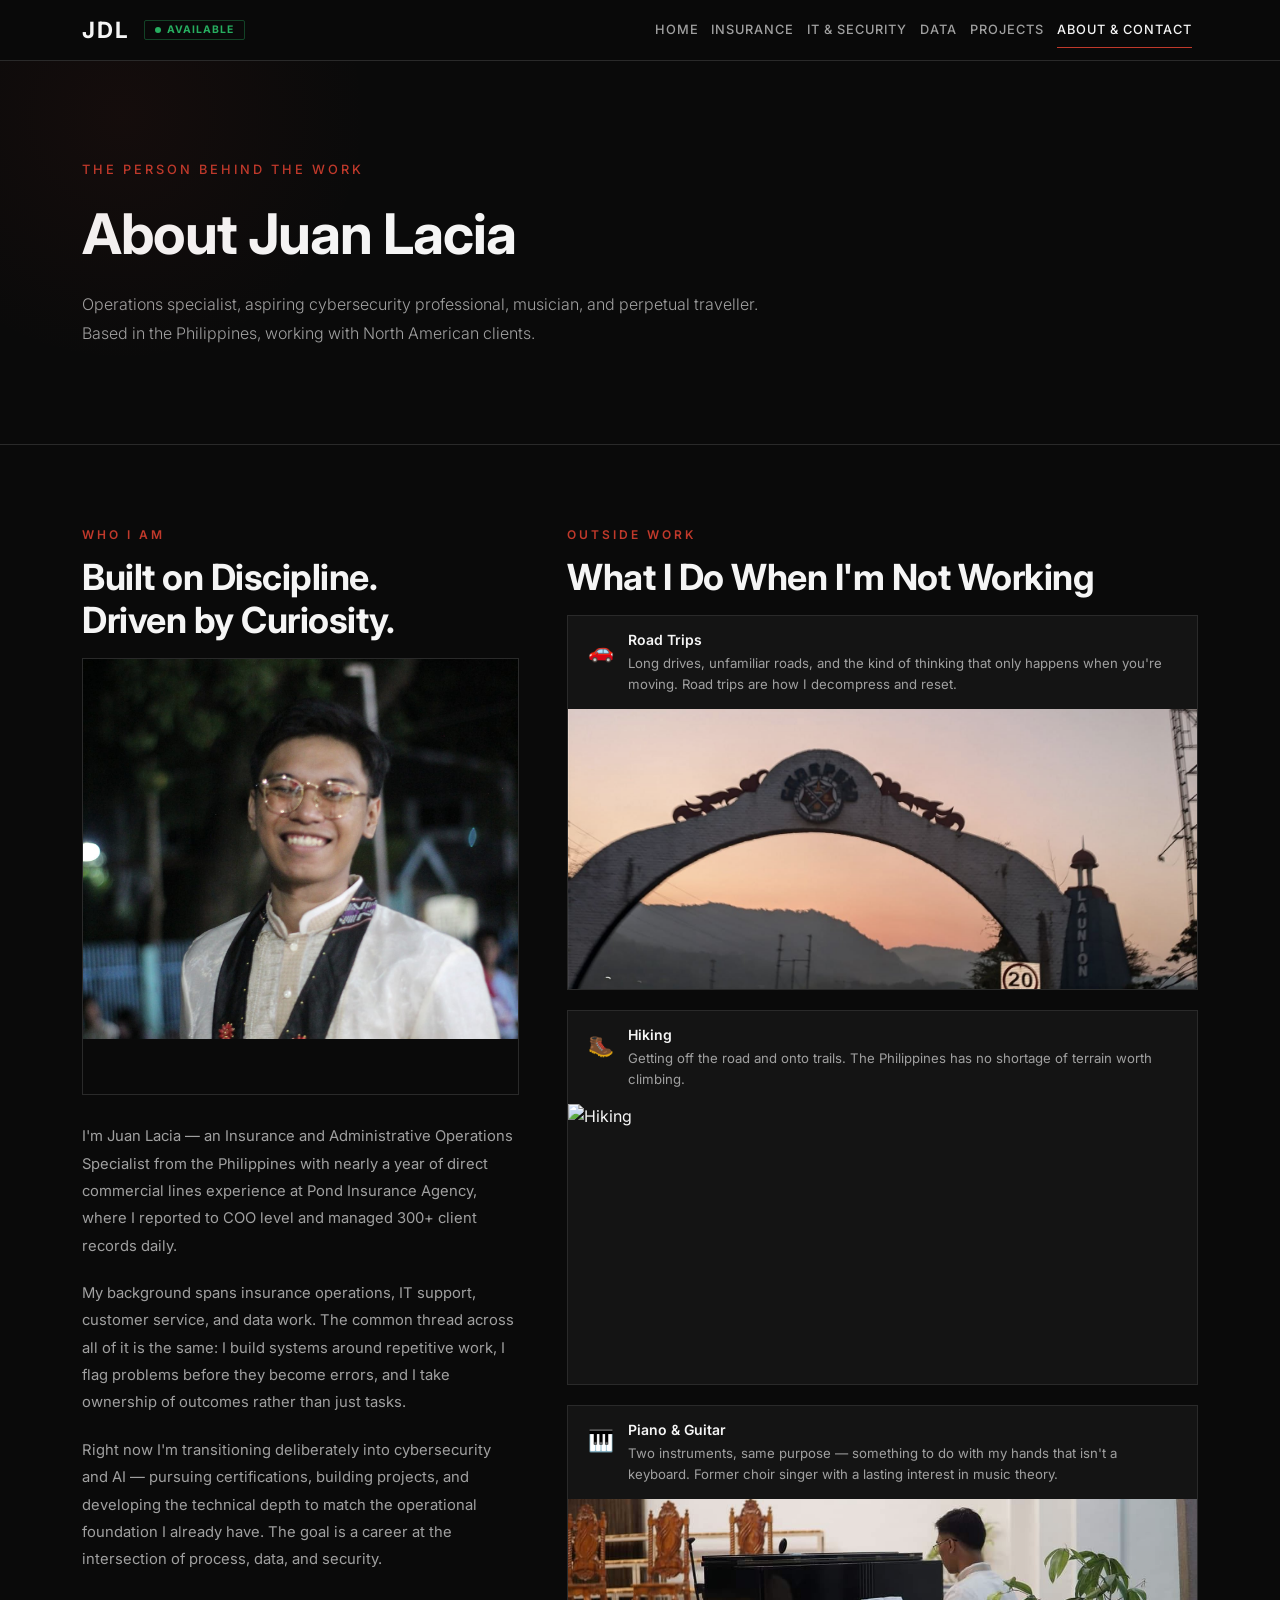
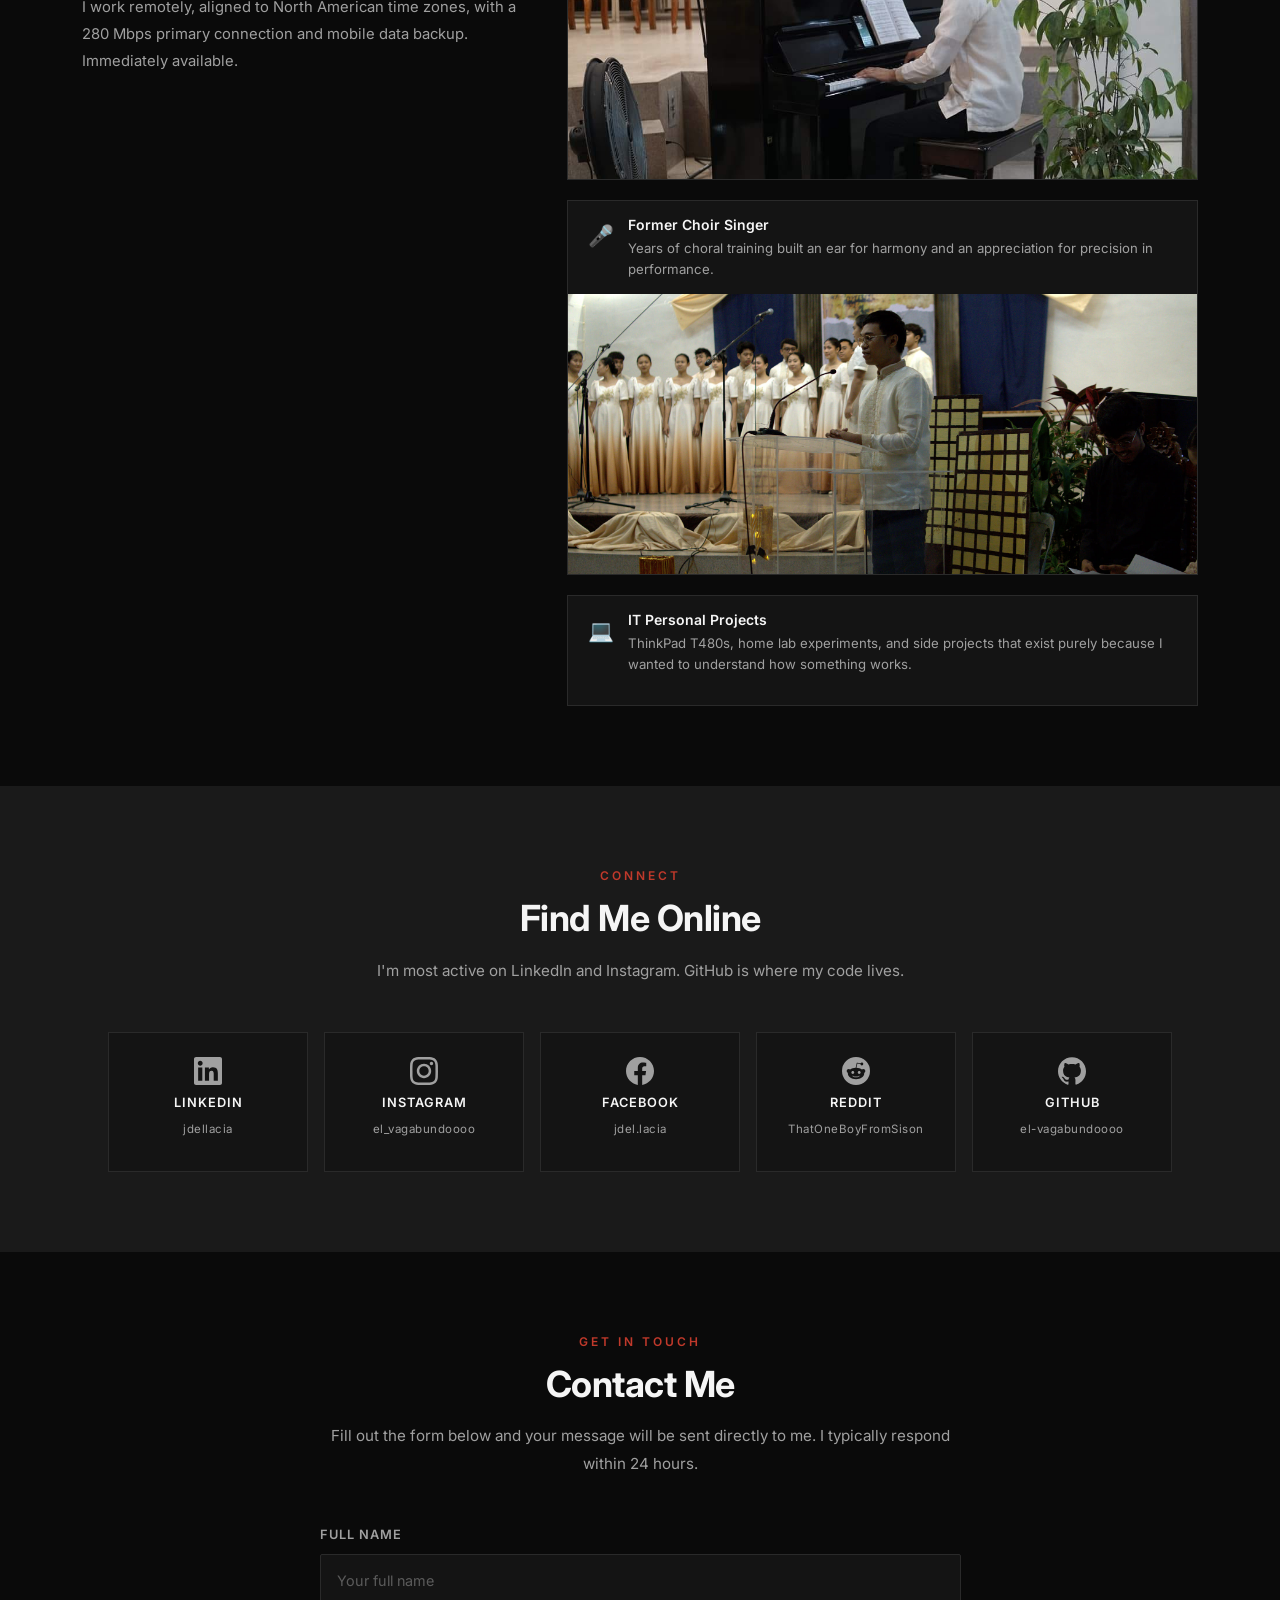
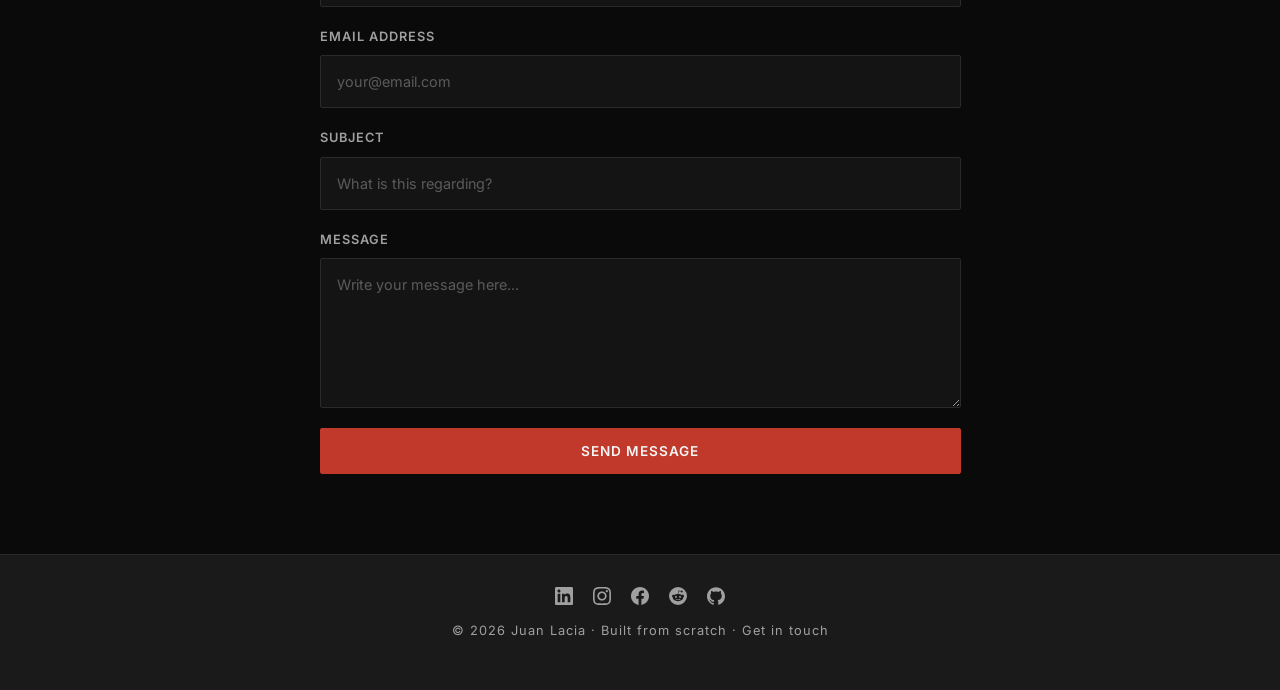
==== commit 0544e769: "Fix navbar dropdown background, rename AI Additions tag, square profile photo, choir photo position," ====
--- a/about.html
+++ b/about.html
@@ -120,7 +120,7 @@
                                 </div>
                             </div>
                             <div class="hobby-feed-photo">
-                                <img src="assets/aboutmefcs.jpg" alt="Choir Singer" data-lightbox="hobby-fcs" data-src="assets/aboutmefcs.jpg">
+                                <img src="assets/aboutmefcs.jpg" alt="Choir Singer" style="object-position: center 20%;" data-lightbox="hobby-fcs" data-src="assets/aboutmefcs.jpg">
                             </div>
                         </div>
                         <div class="hobby-feed-card hobby-feed-card-nophoto">
--- a/css/style.css
+++ b/css/style.css
@@ -201,15 +201,31 @@
 
 /* Mobile nav dropdown */
 @media (max-width: 991px) {
+    .navbar-collapse {
+        position: absolute;
+        top: 60px;
+        left: 0;
+        right: 0;
+        background-color: rgba(10, 10, 10, 0.98);
+        backdrop-filter: blur(12px);
+        border-bottom: 1px solid var(--border-color);
+        padding: 0;
+        z-index: 1000;
+    }
+
     .navbar-collapse.show .navbar-nav {
-        padding: 0.75rem 0;
-        border-top: 1px solid var(--border-color);
-        margin-top: 0.5rem;
+        padding: 0.5rem 1.5rem 1rem;
     }
 
     .navbar-collapse.show .nav-link {
-        padding: 0.6rem 0 !important;
+        padding: 0.75rem 0 !important;
         margin: 0;
+        border-bottom: 1px solid var(--border-color);
+        font-size: 0.85rem;
+    }
+
+    .navbar-collapse.show .nav-item:last-child .nav-link {
+        border-bottom: none;
     }
 }
 
@@ -1506,16 +1522,18 @@
     margin-bottom: 1.75rem;
     overflow: hidden;
     border: 1px solid var(--border-color);
+    aspect-ratio: 1 / 1;
 }
 
 .about-profile-photo {
     width: 100%;
-    height: 300px;
+    height: 100%;
     object-fit: cover;
     object-position: center top;
     display: block;
     filter: grayscale(10%);
     transition: filter 0.2s ease;
+    cursor: pointer;
 }
 
 .about-profile-photo:hover {
@@ -1616,15 +1634,16 @@
     flex-direction: column;
     align-items: center;
     gap: 0.5rem;
-    padding: 1.5rem 1.25rem;
+    padding: 1.5rem 1rem;
     background-color: var(--bg-card);
     border: 1px solid var(--border-color);
     text-decoration: none;
     color: var(--text-secondary);
     transition: border-color 0.2s ease, color 0.2s ease, transform 0.2s ease;
-    min-width: 120px;
+    min-width: 140px;
     flex: 1;
-    max-width: 180px;
+    max-width: 200px;
+    min-height: 140px;
 }
 
 .social-link-card:hover {
@@ -1656,6 +1675,10 @@
     font-size: 0.72rem;
     color: var(--text-secondary);
     letter-spacing: 0.5px;
+    text-align: center;
+    word-break: break-word;
+    line-height: 1.4;
+    max-width: 100%;
 }
 
 /* ============================================
